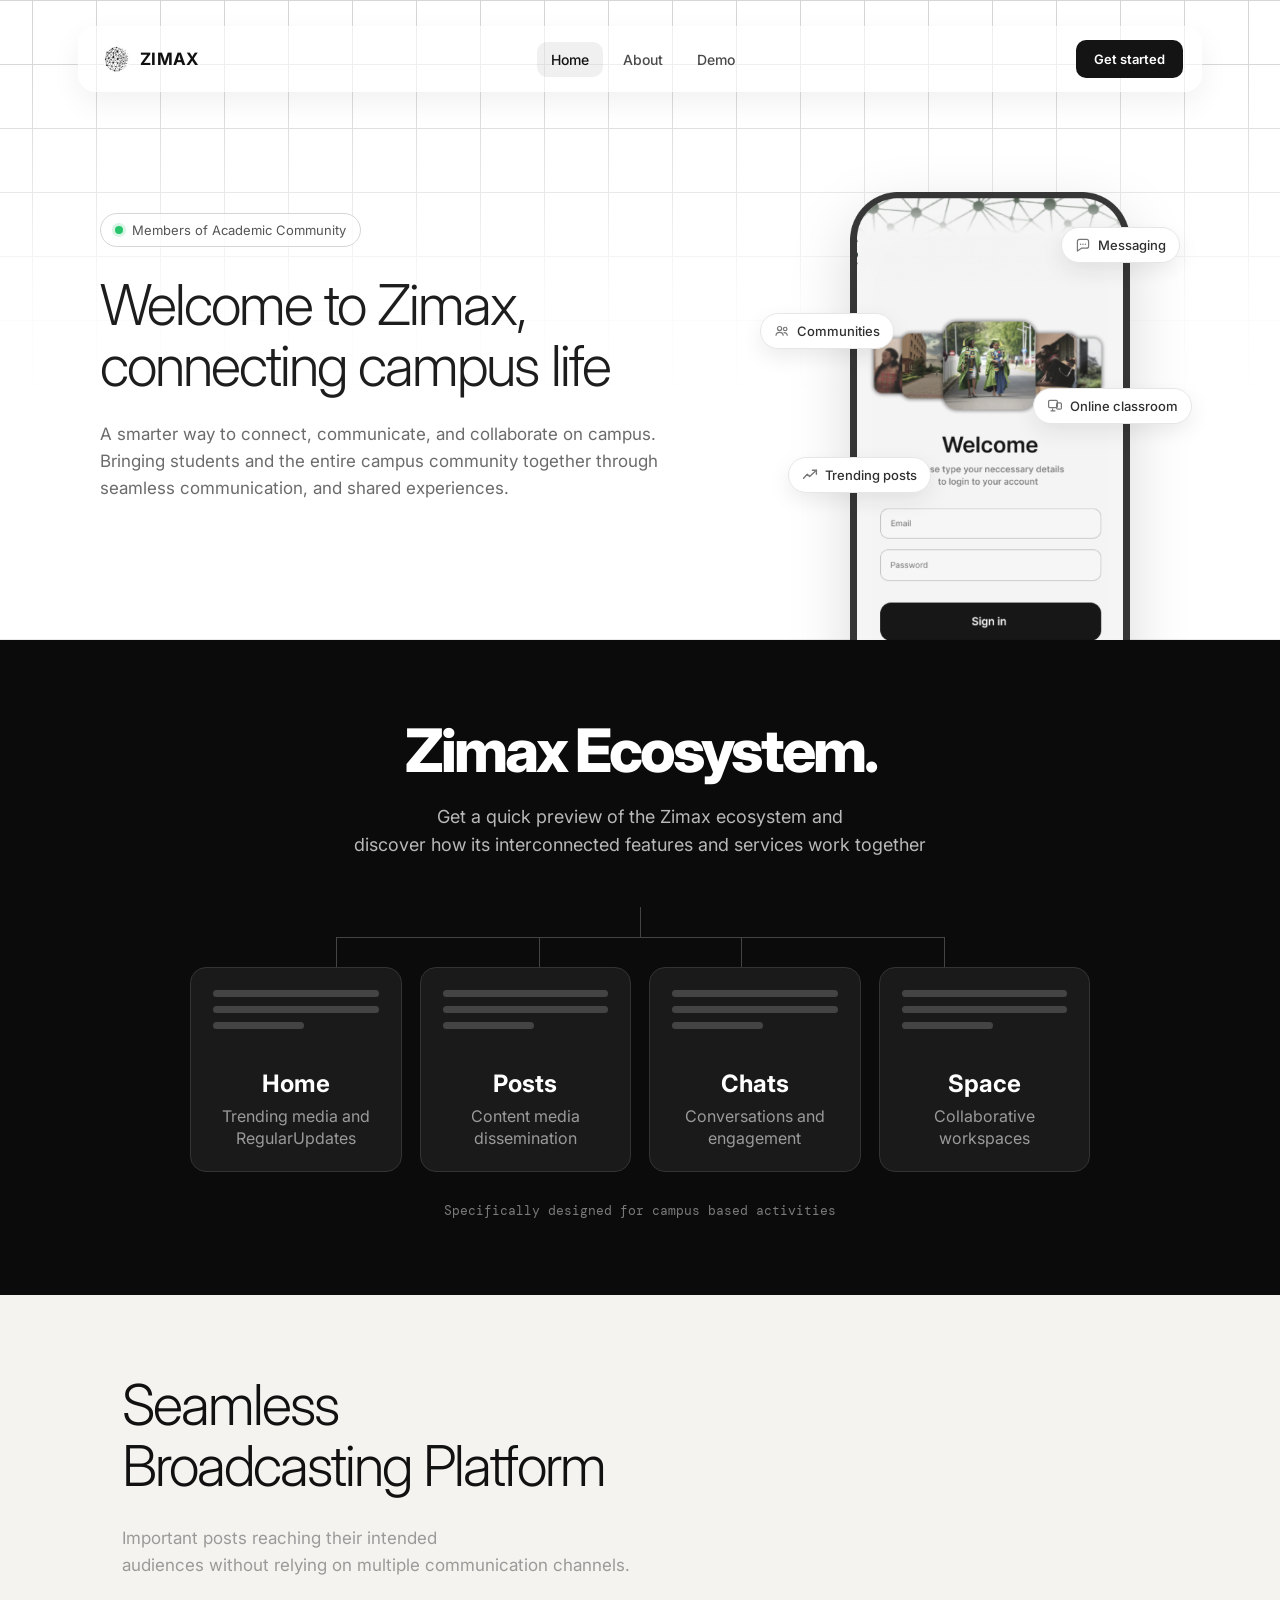
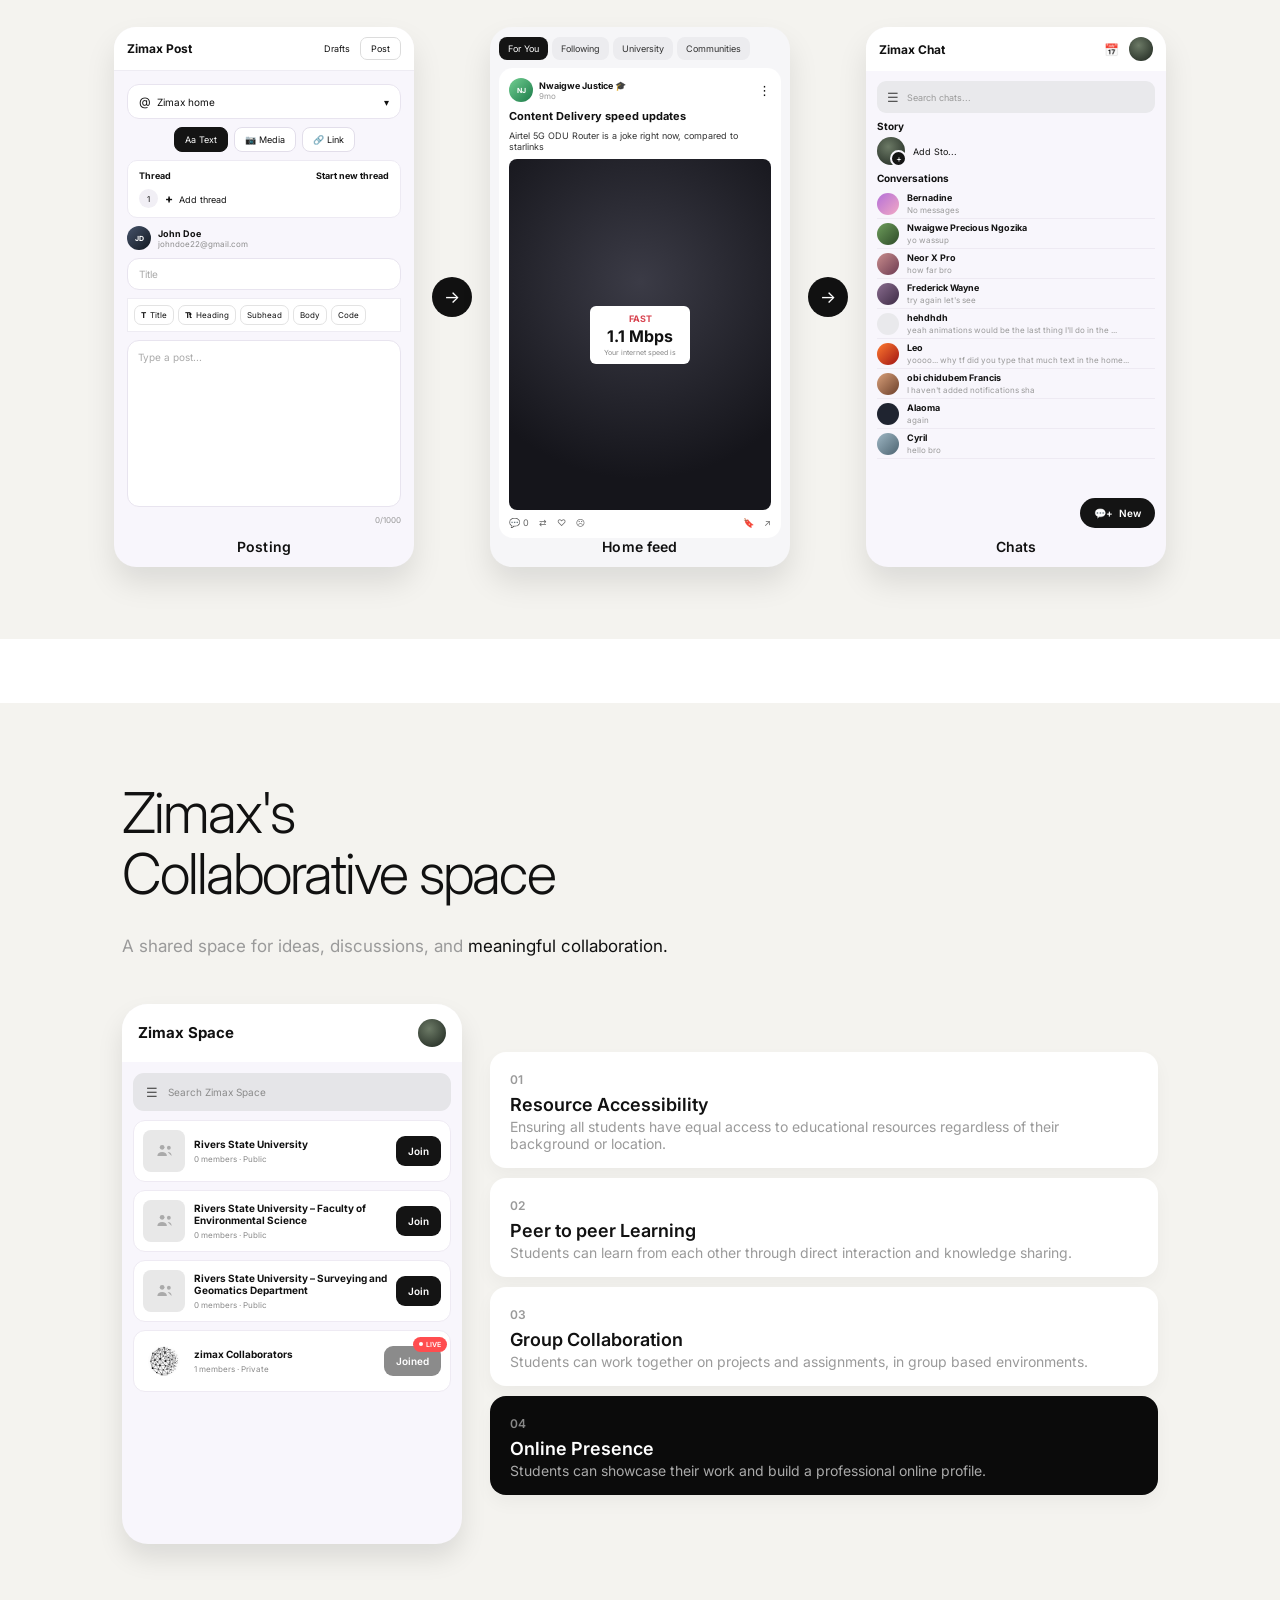
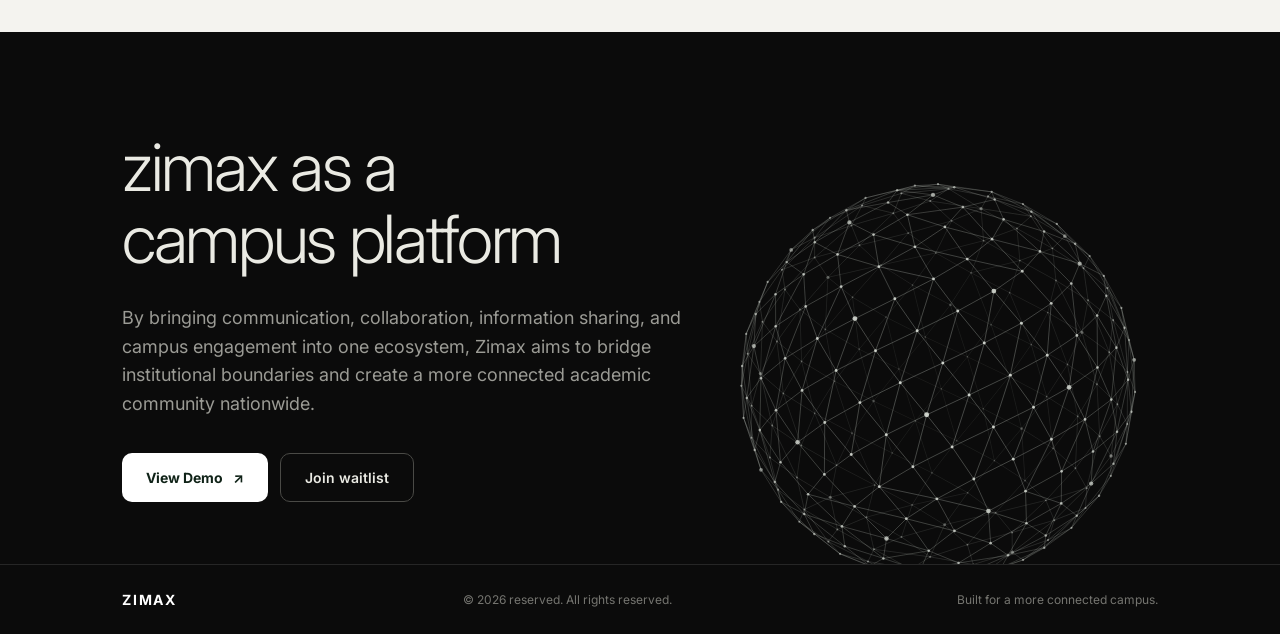
==== index.html @ e5e3943c "site completed" ====
<!DOCTYPE html>
<html lang="pt-BR" class="motion">
<head>
  <meta charset="UTF-8">
  <meta name="viewport" content="width=device-width, initial-scale=1.0">
  <title>Zimax — Welcome</title>
  <link rel="preconnect" href="https://fonts.googleapis.com">
  <link rel="preconnect" href="https://fonts.gstatic.com" crossorigin>
  <link href="https://fonts.googleapis.com/css2?family=DM+Mono:wght@400&family=Inter:wght@400;500;600;700;800&display=swap" rel="stylesheet">
  <link rel="stylesheet" href="styles.css">
</head>
<body>

  <header class="site-header">
    <nav class="nav">
      <a class="brand" href="#top" aria-label="Zimax home">
        <img class="brand-mark" src="zimax_logo.png" alt="">
        <span class="brand-name">ZIMAX</span>
      </a>

      <button class="nav-toggle" aria-label="Toggle menu" aria-expanded="false">
        <span></span><span></span>
      </button>

      <ul class="nav-links">
        <li><a href="#top" class="active">Home</a></li>
        <li><a href="#about">About</a></li>
        <li><a href="#entry">Demo</a></li>
      </ul>

      <a href="#contact" class="btn btn-pill btn-cta">Get started</a>
    </nav>
  </header>

  <main id="top">

    <section class="hero">
      <div class="container hero-inner">
        <div class="hero-content">
          <p class="status-badge"><span class="status-dot"></span> Members of Academic Community</p>
          <h1 class="hero-title">Welcome to Zimax,<br>connecting campus life</h1>
          <p class="hero-subtitle">A smarter way to connect, communicate, and collaborate on campus. </br> Bringing students and the entire campus community together through </br>seamless communication, and shared experiences.</p>
        </div>
      </div>

      <div class="hero-visual">
          <div class="hero-phone">
            <img src="hero_image.png" alt="Zimax app welcome screen on a phone">
          </div>

          <span class="float-tag tag-messaging">
            <svg viewBox="0 0 20 20" aria-hidden="true"><path d="M3 5.5A2.5 2.5 0 0 1 5.5 3h9A2.5 2.5 0 0 1 17 5.5v6a2.5 2.5 0 0 1-2.5 2.5H8l-5 3.5V5.5Z" fill="none" stroke="currentColor" stroke-width="1.5" stroke-linejoin="round"/><circle cx="7" cy="9" r=".9" fill="currentColor"/><circle cx="10" cy="9" r=".9" fill="currentColor"/><circle cx="13" cy="9" r=".9" fill="currentColor"/></svg>
            Messaging
          </span>
          <span class="float-tag tag-communities">
            <svg viewBox="0 0 20 20" aria-hidden="true"><circle cx="7" cy="7" r="2.6" fill="none" stroke="currentColor" stroke-width="1.5"/><circle cx="14" cy="7.5" r="2.2" fill="none" stroke="currentColor" stroke-width="1.5"/><path d="M2.5 16c0-2.6 2-4.3 4.5-4.3S11.5 13.4 11.5 16" fill="none" stroke="currentColor" stroke-width="1.5"/><path d="M12 12.2c2.4-.4 4.6 1 4.6 3.8" fill="none" stroke="currentColor" stroke-width="1.5"/></svg>
            Communities
          </span>
          <span class="float-tag tag-online">
            <svg viewBox="0 0 20 20" aria-hidden="true"><rect x="2" y="3" width="11" height="9" rx="1.5" fill="none" stroke="currentColor" stroke-width="1.5"/><path d="M7 13v3M4.5 16h6" stroke="currentColor" stroke-width="1.5"/><rect x="12" y="6" width="6" height="8" rx="1.5" fill="none" stroke="currentColor" stroke-width="1.5"/></svg>
            Online classroom
          </span>
          <span class="float-tag tag-trending">
            <svg viewBox="0 0 20 20" aria-hidden="true"><path d="M2 14l4.5-5 3 3L18 4" fill="none" stroke="currentColor" stroke-width="1.7" stroke-linecap="round" stroke-linejoin="round"/><path d="M13 4h5v5" fill="none" stroke="currentColor" stroke-width="1.7" stroke-linecap="round" stroke-linejoin="round"/></svg>
            Trending posts
          </span>
      </div>
    </section>

    <section class="entry-points" id="entry">
      <div class="container">
        <h2 class="light-title">Zimax Ecosystem.</h2>
        <p class="light-lead">Get a quick preview of the Zimax ecosystem and </br>discover how its interconnected features and services work together</p>

        <div class="tree">
          <div class="tree-branches" aria-hidden="true">
            <span></span><span></span><span></span><span></span>
          </div>
          <div class="tree-children">
            <div class="tree-card">
              <div class="skeleton-lines"><i></i><i></i><i class="short"></i></div>
              <h3>Home</h3>
              <p>Trending media and</br> RegularUpdates</p>
            </div>
            <div class="tree-card">
              <div class="skeleton-lines"><i></i><i></i><i class="short"></i></div>
              <h3>Posts</h3>
              <p>Content media <br>dissemination</p>
            </div>
            <div class="tree-card">
              <div class="skeleton-lines"><i></i><i></i><i class="short"></i></div>
              <h3>Chats</h3>
              <p>Conversations and<br> engagement</p>
            </div>
            <div class="tree-card">
              <div class="skeleton-lines"><i></i><i></i><i class="short"></i></div>
              <h3>Space</h3>
              <p>Collaborative<br>workspaces</p>
            </div>
          </div>
        </div>

        <p class="mono-note mono-dark">Specifically designed for campus based activities</p>
      </div>
    </section>

    <section class="two-up" id="about">
      <div class="container">
        <div class="section-heading">
          <h2>Seamless<br>Broadcasting Platform</h2>
          <p class="lead-muted">Important posts reaching their intended </br>audiences without relying on multiple communication channels.</p>
        </div>

        <div class="cards-row">
          <div class="mock app-card card-from">
            <div class="app-topbar">
              <strong>Zimax Post</strong>
              <div class="app-top-actions"><span>Drafts</span><span class="post-btn">Post</span></div>
            </div>
            <div class="app-body">
              <div class="select-field"><span class="at">@</span> Zimax home <span class="chev">&#9662;</span></div>
              <div class="type-tabs">
                <span class="type-tab active">Aa Text</span>
                <span class="type-tab">&#128247; Media</span>
                <span class="type-tab">&#128279; Link</span>
              </div>
              <div class="thread-box">
                <div class="thread-head"><strong>Thread</strong><strong>Start new thread</strong></div>
                <div class="thread-row"><span class="thread-num">1</span><span class="add-thread"><b>+</b> Add thread</span></div>
              </div>
              <div class="author-row">
                <span class="avatar avatar-os">JD</span>
                <div><strong>John Doe</strong><span>johndoe22@gmail.com</span></div>
              </div>
              <div class="input-field">Title</div>
              <div class="format-bar">
                <span><b>T</b> Title</span><span><b>Tt</b> Heading</span><span>Subhead</span><span>Body</span><span>Code</span>
              </div>
              <div class="post-area">Type a post...</div>
              <div class="char-count">0/1000</div>
            </div>
            <p class="mock-caption dark">Posting</p>
          </div>

          <div class="connector-arrow" aria-hidden="true">&rarr;</div>

          <div class="mock app-card card-to">
            <div class="feed-tabs">
              <span class="feed-tab active">For You</span>
              <span class="feed-tab">Following</span>
              <span class="feed-tab">University</span>
              <span class="feed-tab">Communities</span>
            </div>
            <div class="feed-post">
              <div class="post-head">
                <span class="avatar avatar-nj">NJ</span>
                <div class="post-author"><strong>Nwaigwe Justice &#127891;</strong><small>9mo</small></div>
                <span class="dots">&#8942;</span>
              </div>
              <h3>Content Delivery speed updates</h3>
              <p>Airtel 5G ODU Router is a joke right now, compared to starlinks</p>
              <div class="post-media">
                <div class="speed-card"><span>FAST</span><b>1.1 Mbps</b><small>Your internet speed is</small></div>
              </div>
              <div class="post-actions">
                <span>&#128172; 0</span><span>&#8644;</span><span>&#9825;</span><span>&#9785;</span>
                <span class="spacer">&#128278;</span><span>&#8599;</span>
              </div>
            </div>
            <p class="mock-caption dark">Home feed</p>
          </div>

          <div class="connector-arrow" aria-hidden="true">&rarr;</div>

          <div class="mock app-card card-chat">
            <div class="chat-header">
              <strong>Zimax Chat</strong>
              <div class="chat-header-actions"><span class="calendar-icon">&#128197;</span><span class="avatar"></span></div>
            </div>
            <div class="chat-body">
              <div class="chat-search"><span class="filter-icon">&#9776;</span> Search chats...</div>
              <div class="chat-section-label">Story</div>
              <div class="chat-story"><span class="story-avatar"></span><span>Add Sto...</span></div>
              <div class="chat-section-label">Conversations</div>
              <div class="chat-list">
                <div class="chat-row"><span class="chat-avatar ca-1"></span><div><strong>Bernadine</strong><span>No messages</span></div></div>
                <div class="chat-row"><span class="chat-avatar ca-2"></span><div><strong>Nwaigwe Precious Ngozika</strong><span>yo wassup</span></div></div>
                <div class="chat-row"><span class="chat-avatar ca-3"></span><div><strong>Neor X Pro</strong><span>how far bro</span></div></div>
                <div class="chat-row"><span class="chat-avatar ca-4"></span><div><strong>Frederick Wayne</strong><span>try again let's see</span></div></div>
                <div class="chat-row"><span class="chat-avatar ca-5"></span><div><strong>hehdhdh</strong><span>yeah animations would be the last thing I'll do in the ...</span></div></div>
                <div class="chat-row"><span class="chat-avatar ca-6"></span><div><strong>Leo</strong><span>yoooo... why tf did you type that much text in the home...</span></div></div>
                <div class="chat-row"><span class="chat-avatar ca-7"></span><div><strong>obi chidubem Francis</strong><span>I haven't added notifications sha</span></div></div>
                <div class="chat-row"><span class="chat-avatar ca-8"></span><div><strong>Alaoma</strong><span>again</span></div></div>
                <div class="chat-row"><span class="chat-avatar ca-9"></span><div><strong>Cyril</strong><span>hello bro</span></div></div>
              </div>
              <div class="chat-new"><span>&#128172;+</span> New</div>
            </div>
            <p class="mock-caption dark">Chats</p>
          </div>
        </div>
      </div>
    </section>

    <section class="bridge" aria-hidden="true"></section>

    <section class="one-goal" id="contact">
      <div class="container">
        <h2 class="goal-title">Zimax's<br>Collaborative space</h2>
        <p class="goal-lead"><span>A shared space for ideas, discussions, and </span>meaningful collaboration.</p>

        <div class="goal-grid">
          <div class="goal-phone space-phone">
            <div class="space-header">
              <strong>Zimax Space</strong>
              <span class="space-avatar"></span>
            </div>
            <div class="space-body">
              <div class="space-search"><span class="filter-icon">&#9776;</span> Search Zimax Space</div>
              <div class="space-list">
                <div class="space-item">
                  <span class="space-icon">
                    <svg viewBox="0 0 24 24" aria-hidden="true"><circle cx="9" cy="8" r="3" fill="currentColor"/><path d="M3 19c0-3 2.7-5 6-5s6 2 6 5" fill="currentColor"/><circle cx="17.5" cy="8.5" r="2.4" fill="currentColor"/><path d="M16 14c3 0 5 2 5 5" fill="currentColor"/></svg>
                  </span>
                  <div class="space-info"><strong>Rivers State University</strong><span>0 members &middot; Public</span></div>
                  <span class="join-btn">Join</span>
                </div>
                <div class="space-item">
                  <span class="space-icon">
                    <svg viewBox="0 0 24 24" aria-hidden="true"><circle cx="9" cy="8" r="3" fill="currentColor"/><path d="M3 19c0-3 2.7-5 6-5s6 2 6 5" fill="currentColor"/><circle cx="17.5" cy="8.5" r="2.4" fill="currentColor"/><path d="M16 14c3 0 5 2 5 5" fill="currentColor"/></svg>
                  </span>
                  <div class="space-info"><strong>Rivers State University &ndash; Faculty of Environmental Science</strong><span>0 members &middot; Public</span></div>
                  <span class="join-btn">Join</span>
                </div>
                <div class="space-item">
                  <span class="space-icon">
                    <svg viewBox="0 0 24 24" aria-hidden="true"><circle cx="9" cy="8" r="3" fill="currentColor"/><path d="M3 19c0-3 2.7-5 6-5s6 2 6 5" fill="currentColor"/><circle cx="17.5" cy="8.5" r="2.4" fill="currentColor"/><path d="M16 14c3 0 5 2 5 5" fill="currentColor"/></svg>
                  </span>
                  <div class="space-info"><strong>Rivers State University &ndash; Surveying and Geomatics Department</strong><span>0 members &middot; Public</span></div>
                  <span class="join-btn">Join</span>
                </div>
                <div class="space-item">
                  <img class="space-icon space-logo" src="zimax_logo.png" alt="">
                  <div class="space-info"><strong>zimax Collaborators</strong><span>1 members &middot; Private</span></div>
                  <span class="join-btn joined">Joined<i class="live">LIVE</i></span>
                </div>
              </div>
            </div>
          </div>

          <div class="goal-cards">
            <div class="goal-card">
              <span class="goal-num">01</span>
              <h3>Resource Accessibility</h3>
              <p>Ensuring all students have equal access to educational resources regardless of their background or location.</p>
            </div>
            <div class="goal-card">
              <span class="goal-num">02</span>
              <h3>Peer to peer Learning</h3>
              <p>Students can learn from each other through direct interaction and knowledge sharing.</p>
            </div>
            <div class="goal-card">
              <span class="goal-num">03</span>
              <h3>Group Collaboration</h3>
              <p>Students can work together on projects and assignments, in group based environments.</p>
            </div>
            <div class="goal-card goal-card-dark">
              <span class="goal-num">04</span>
              <h3>Online Presence</h3>
              <p>Students can showcase their work and build a professional online profile.</p>
            </div>
          </div>
        </div>
      </div>
    </section>

    <section class="cta-section">
      <div class="container">
        <div class="cta-grid">
          <div class="cta-copy">
            <h2 class="cta-title">zimax as a </br>campus platform</h2>
            <p class="cta-text">By bringing communication, collaboration, information sharing, and campus engagement into one ecosystem, Zimax aims to bridge institutional boundaries and create a more connected academic community nationwide.</p>
            <div class="cta-actions">
              <a href="#contact" class="btn btn-green">View Demo <span aria-hidden="true">&nearr;</span></a>
              <a href="#entry" class="btn btn-ghost">Join waitlist</a>
            </div>
          </div>
          <div class="cta-visual">
            <canvas id="particle-sphere" aria-hidden="true"></canvas>
          </div>
        </div>
        <div class="cta-bottom">
          <!-- <span class="cta-hint">Mova o mouse para interagir</span> -->
          <!-- <a href="#contact" class="btn btn-whatsapp"><span aria-hidden="true">&#128242;</span> Falar no WhatsApp</a> -->
        </div>
      </div>
    </section>

    <footer class="site-footer">
      <div class="container footer-inner">
        <span class="footer-brand">ZIMAX</span>
        <span class="footer-copy">&copy; 2026 reserved. All rights reserved.</span>
        <span class="footer-note">Built for a more connected campus.</span>
      </div>
    </footer>

  </main>

  <script src="script.js"></script>
</body>
</html>
---- styles.css ----
/* ---------- Tokens ---------- */
* { margin: 0; padding: 0; box-sizing: border-box; }

:root {
  --white: #ffffff;
  --beige: #f4f3ef;
  --dark: #0b0b0b;
  --ink: #111111;
  --hero-title: #393939;
  --muted: #606060;
  --note: #9a9a9a;
  --card-dark: #141414;
  --card-inner: #242424;
  --font: "Inter", system-ui, -apple-system, "Segoe UI", Roboto, sans-serif;
}

html { scroll-behavior: smooth; }

body {
  font-family: var(--font);
  color: var(--ink);
  background: var(--white);
  -webkit-font-smoothing: antialiased;
  overflow-x: hidden;
}

img { max-width: 100%; display: block; }
a { text-decoration: none; color: inherit; }
ul { list-style: none; }

.container {
  width: 100%;
  max-width: 1100px;
  margin: 0 auto;
  padding: 0 32px;
}

/* ---------- Header ---------- */
.site-header {
  position: fixed;
  top: 26px;
  left: 0;
  right: 0;
  z-index: 50;
  padding: 0 78px;
}
.nav {
  width: 100%;
  max-width: 1190px;
  height: 66px;
  margin: 0 auto;
  padding: 0 18px 0 24px;
  display: grid;
  grid-template-columns: 1fr auto 1fr;
  align-items: center;
  border-radius: 18px;
  background: rgba(255, 255, 255, .58);
  backdrop-filter: blur(18px) saturate(140%);
  -webkit-backdrop-filter: blur(18px) saturate(140%);
  border: 1px solid rgba(255, 255, 255, .7);
  box-shadow: 0 10px 30px rgba(0, 0, 0, .06);
}

.brand { display: inline-flex; align-items: center; gap: 10px; justify-self: start; }
.brand-mark { width: 27px; height: auto; }
.brand-name { font-weight: 700; letter-spacing: .02em; font-size: 17px; color: var(--ink); }

.nav-links { display: flex; gap: 6px; justify-self: center; }
.nav-links a {
  display: block;
  font-size: 14px; font-weight: 500;
  color: #4a4a4a;
  padding: 9px 14px;
  border-radius: 10px;
  transition: background .2s, color .2s;
}
.nav-links a:hover { color: #000; }
.nav-links a.active { background: rgba(0, 0, 0, .06); color: #111; }

.btn { cursor: pointer; font-size: 13px; font-weight: 600; }
.btn-pill { border-radius: 10px; display: inline-flex; align-items: center; justify-content: center; }
.btn-cta { justify-self: end; background: #141414; color: #fff; padding: 11px 18px; }
.btn-cta:hover { background: #2c2c2c; }

.nav-toggle {
  display: none; justify-self: end;
  background: none; border: 0; cursor: pointer;
  width: 42px; height: 42px;
  flex-direction: column; gap: 6px; align-items: center; justify-content: center;
}
.nav-toggle span { width: 22px; height: 2px; background: var(--ink); display: block; }

/* ---------- Hero ---------- */
.hero {
  position: relative;
  min-height: 640px;
  display: flex;
  align-items: center;
  padding: 168px 0 92px;
  background-color: #fff;
  background-image:
    linear-gradient(to bottom,
      rgba(255, 255, 255, 0) 0%,
      rgba(255, 255, 255, .08) 14%,
      rgba(255, 255, 255, .45) 30%,
      rgba(255, 255, 255, .88) 46%,
      #ffffff 62%),
    linear-gradient(to right, #d6d6d6 1px, transparent 1px),
    linear-gradient(to bottom, #d6d6d6 1px, transparent 1px);
  background-size: auto, 64px 64px, 64px 64px;
  background-position: center top;
  border-bottom: 1px solid #eaeaea;
}
.hero-inner { position: relative; max-width: 1160px; padding: 0 40px; }
.hero-content { max-width: 780px; }

.status-badge {
  display: inline-flex;
  align-items: center;
  gap: 9px;
  padding: 8px 14px;
  border: 1px solid #d6d6d6;
  border-radius: 999px;
  background: rgba(255, 255, 255, .72);
  font-size: 13px;
  color: #555;
}
.status-dot {
  width: 8px; height: 8px;
  border-radius: 50%;
  background: #27c46b;
  box-shadow: 0 0 0 3px rgba(39, 196, 107, .18);
}
.hero-title {
  margin-top: 28px;
  font-size: clamp(38px, 4.4vw, 58px);
  font-weight: 300;
  letter-spacing: -.035em;
  line-height: 1.08;
  color: #1d1d1d;
}
.hero-subtitle {
  margin-top: 24px;
  font-size: 17px;
  color: #6b6b6b;
  line-height: 1.6;
}

.hero-visual {
  position: absolute;
  right: max(32px, calc((100% - 1160px) / 2 + 90px));
  bottom: -130px;
  width: 280px;
  z-index: 1;
  pointer-events: none;
}
.hero-phone { width: 100%; }
.hero-phone img {
  width: 100%;
  filter: drop-shadow(0 22px 30px rgba(0, 0, 0, .16));
}

.float-tag {
  position: absolute;
  z-index: 3;
  background: #fff;
  border: 1px solid #e6e6e6;
  border-radius: 999px;
  box-shadow: 0 8px 22px rgba(0, 0, 0, .08);
  font-size: 13px;
  font-weight: 500;
  color: #2f2f2f;
  padding: 9px 13px;
  display: inline-flex;
  align-items: center;
  gap: 7px;
  white-space: nowrap;
}
.float-tag svg { width: 16px; height: 16px; color: #777; flex-shrink: 0; }
.tag-messaging   { top: 6%;  right: -18%; }
.tag-communities { top: 21%; left: -32%; }
.tag-online      { top: 34%; right: -22%; }
.tag-trending    { top: 46%; left: -22%; }

/* ---------- Shared headings ---------- */
.section-heading h2, .light-title, .goal-title {
  font-weight: 800;
  letter-spacing: -.05em;
  line-height: 1.02;
}

/* ---------- Entry points (dark) ---------- */
.entry-points { position: relative; z-index: 2; background: var(--dark); color: var(--white); padding: 80px 0 76px; text-align: center; }
.light-title { font-size: clamp(36px, 5vw, 60px); color: var(--white); }
.light-lead { font-size: 18px; color: #b8b8b8; line-height: 1.55; margin-top: 22px; max-width: 760px; margin-left: auto; margin-right: auto; }

.tree { margin: 48px auto 0; max-width: 900px; }
.tree-root { text-align: center; }
.tree-node {
  background: var(--white); color: var(--ink);
  display: inline-block;
  border-radius: 12px;
  padding: 22px 52px;
  font-size: 26px; font-weight: 700;
  box-shadow: 0 8px 20px rgba(0,0,0,.22);
}
.tree-branches { position: relative; height: 60px; width: 90%; margin: 0 auto; }
.tree-branches::before {
  content: ""; position: absolute; top: 0; left: 50%;
  width: 1px; height: 30px; background: #444;
}
.tree-branches::after {
  content: ""; position: absolute; top: 30px; left: 12.5%; right: 12.5%;
  height: 1px; background: #444;
}
.tree-branches span { position: absolute; top: 30px; width: 1px; height: 30px; background: #444; }
.tree-branches span:nth-child(1) { left: 12.5%; }
.tree-branches span:nth-child(2) { left: 37.5%; }
.tree-branches span:nth-child(3) { left: 62.5%; }
.tree-branches span:nth-child(4) { left: 87.5%; }

.tree-children { display: grid; grid-template-columns: repeat(4, 1fr); gap: 18px; }
.tree-card {
  background: #1a1a1a;
  border: 1px solid #333;
  border-radius: 16px;
  padding: 22px;
}
.skeleton-lines i { display: block; height: 7px; background: #444; border-radius: 4px; margin-bottom: 9px; }
.skeleton-lines i.short { width: 55%; }
.tree-card h3 { font-size: 24px; margin-top: 40px; font-weight: 700; }
.tree-card p { font-size: 16px; color: #9a9a9a; margin-top: 8px; line-height: 1.35; }

.mono-note {
  font-family: "DM Mono", ui-monospace, monospace;
  font-size: 13px; color: var(--note);
  text-align: center; margin-top: 30px;
}
.mono-note.mono-dark { color: #7a7a7a; }

/* ---------- Two-up (beige) ---------- */
.two-up { background: var(--beige); padding: 80px 0 72px; }
.section-heading h2 {
  font-size: clamp(38px, 4.4vw, 58px);
  font-weight: 300;
  letter-spacing: -.035em;
  line-height: 1.08;
  color: var(--ink);
}
.lead-muted { font-size: 17px; line-height: 1.6; color: #9a9a9a; margin-top: 28px; }
.lead-dark { font-size: 17px; line-height: 1.6; color: var(--ink); margin-top: 4px; }

.cards-row {
  display: flex;
  align-items: center;
  justify-content: center;
  gap: 18px;
  margin-top: 48px;
}
.cards-row .mock { flex: 0 0 300px; }
.mock { flex: 1; min-width: 0; display: flex; flex-direction: column; }

.app-card {
  width: 300px;
  height: 540px;
  background: #f8f6fc;
  border-radius: 22px;
  overflow: hidden;
  box-shadow: 0 16px 30px rgba(0, 0, 0, .10);
  text-align: left;
}
.app-card .mock-caption { text-align: center; padding: 0 10px 12px; margin-top: auto; font-size: 14px; font-weight: 600; letter-spacing: .01em; }

.app-topbar {
  background: #fff;
  padding: 10px 13px;
  display: flex;
  align-items: center;
  justify-content: space-between;
  border-bottom: 1px solid #eeecf3;
}
.app-topbar strong { font-size: 12px; }
.app-top-actions { display: flex; align-items: center; gap: 10px; font-size: 9px; }
.post-btn { border: 1px solid #dcdcdc; border-radius: 7px; padding: 5px 10px; }

.app-body { padding: 13px; display: flex; flex-direction: column; gap: 8px; flex: 1; min-height: 0; overflow: hidden; }
.select-field {
  background: #fff; border: 1px solid #e8e4ef; border-radius: 12px;
  padding: 9px 11px; font-size: 10px;
  display: flex; align-items: center; gap: 6px;
}
.select-field .at { font-size: 12px; }
.select-field .chev { margin-left: auto; }

.type-tabs { display: flex; gap: 6px; justify-content: center; }
.type-tab {
  display: inline-flex; align-items: center; gap: 5px;
  border: 1px solid #e2deea; border-radius: 8px;
  padding: 6px 10px; font-size: 9px; background: #fff;
}
.type-tab.active { background: #141414; color: #fff; border-color: #141414; }

.thread-box { background: #fff; border: 1px solid #edeaf3; border-radius: 10px; padding: 9px 11px; }
.thread-head { display: flex; justify-content: space-between; font-size: 9px; }
.thread-row { display: flex; align-items: center; gap: 7px; margin-top: 8px; font-size: 9px; }
.thread-num {
  width: 19px; height: 19px; border-radius: 50%;
  background: #f1eff5; display: grid; place-items: center; font-size: 8px;
}
.add-thread b { font-size: 12px; margin-right: 3px; }

.author-row { display: flex; align-items: center; gap: 7px; }
.avatar {
  width: 24px; height: 24px; border-radius: 50%;
  display: grid; place-items: center;
  font-size: 7px; font-weight: 700; color: #fff; flex-shrink: 0;
}
.avatar-os { background: linear-gradient(135deg, #46536b, #121820); }
.avatar-nj { background: linear-gradient(135deg, #74d093, #1a7a48); }
.author-row div { display: flex; flex-direction: column; font-size: 9px; }
.author-row div span { color: #8d8d8d; font-size: 8px; }

.input-field {
  background: #fff; border: 1px solid #e8e4ef; border-radius: 12px;
  padding: 9px 11px; font-size: 10px; color: #aaa;
}
.format-bar { display: flex; gap: 4px; background: #fff; border: 1px solid #eeecf3; padding: 6px; }
.format-bar span {
  display: inline-flex; align-items: center; gap: 4px;
  border: 1px solid #e3e3e3; border-radius: 7px;
  padding: 4px 6px; font-size: 8px; white-space: nowrap;
}
.post-area {
  background: #fff; border: 1px solid #e8e4ef; border-radius: 12px;
  padding: 10px; font-size: 10px; color: #aaa; min-height: 70px; flex: 1;
}
.char-count { text-align: right; font-size: 8px; color: #999; }

.card-to { background: #f6f6f8; }
.feed-tabs { display: flex; gap: 4px; padding: 10px 9px 8px; overflow: hidden; }
.feed-tab {
  font-size: 9px; padding: 6px 9px; border-radius: 8px;
  background: #ececef; color: #333; white-space: nowrap;
}
.feed-tab.active { background: #141414; color: #fff; }
.feed-post {
  background: #fff; border-radius: 14px;
  margin: 0 9px; padding: 10px;
  display: flex; flex-direction: column; gap: 7px;
  flex: 1; min-height: 0; overflow: hidden;
}
.post-head { display: flex; align-items: center; gap: 6px; }
.post-author { display: flex; flex-direction: column; font-size: 9px; }
.post-author small { color: #999; font-size: 8px; }
.dots { margin-left: auto; font-size: 13px; }
.feed-post h3 { font-size: 11px; }
.feed-post p { font-size: 9px; color: #333; }
.post-media {
  flex: 1; min-height: 130px; border-radius: 8px;
  background: radial-gradient(circle at 50% 35%, #3b3b46, #15151b 75%);
  display: grid; place-items: center;
}
.speed-card {
  background: #fff; border-radius: 6px;
  padding: 7px 14px; text-align: center;
  display: flex; flex-direction: column; gap: 2px;
}
.speed-card span { font-size: 9px; color: #d8434f; font-weight: 700; }
.speed-card b { font-size: 16px; }
.speed-card small { font-size: 7px; color: #888; }
.post-actions { display: flex; align-items: center; gap: 10px; font-size: 9px; color: #666; }
.post-actions .spacer { margin-left: auto; }
.card-chat { background: #f8f6fc; }
.chat-header {
  background: #fff;
  padding: 10px 13px;
  display: flex;
  align-items: center;
  justify-content: space-between;
}
.chat-header strong { font-size: 12px; }
.chat-header-actions { display: flex; align-items: center; gap: 10px; }
.calendar-icon { font-size: 12px; }
.chat-header .avatar {
  width: 24px; height: 24px;
  background: radial-gradient(circle at 40% 35%, #6c7a66, #1c241d);
}
.chat-body {
  padding: 10px 11px;
  display: flex;
  flex-direction: column;
  gap: 5px;
  flex: 1;
  min-height: 0;
  overflow: hidden;
}
.chat-search {
  background: #e9e9ec;
  border-radius: 9px;
  padding: 8px 10px;
  font-size: 9px;
  color: #9a9a9a;
  display: flex;
  align-items: center;
  gap: 8px;
}
.chat-section-label { font-size: 10px; font-weight: 700; margin-top: 2px; }
.chat-story { display: flex; align-items: center; gap: 8px; font-size: 9px; }
.story-avatar {
  width: 28px; height: 28px; border-radius: 50%;
  background: radial-gradient(circle at 40% 35%, #6c7a66, #1c241d);
  position: relative;
  flex-shrink: 0;
}
.story-avatar::after {
  content: "+";
  position: absolute;
  right: -2px; bottom: -2px;
  width: 13px; height: 13px;
  border-radius: 50%;
  background: #141414;
  color: #fff;
  font-size: 9px;
  display: grid;
  place-items: center;
  border: 2px solid #f8f6fc;
}
.chat-list { display: flex; flex-direction: column; }
.chat-row {
  display: flex;
  align-items: center;
  gap: 8px;
  padding: 3px 0;
  border-bottom: 1px solid #eeeaf3;
}
.chat-avatar {
  width: 22px; height: 22px;
  border-radius: 50%;
  flex-shrink: 0;
}
.ca-1 { background: linear-gradient(135deg, #b46fd8, #f2a9c4); }
.ca-2 { background: linear-gradient(135deg, #6f9e5c, #2d4a28); }
.ca-3 { background: linear-gradient(135deg, #c98d8d, #6d3b52); }
.ca-4 { background: linear-gradient(135deg, #8a6d8f, #3d2b45); }
.ca-5 { background: #e9e9ec; }
.ca-6 { background: linear-gradient(135deg, #ff7a2f, #a01414); }
.ca-7 { background: linear-gradient(135deg, #d9a07a, #6b3f2a); }
.ca-8 { background: #1f2430; }
.ca-9 { background: linear-gradient(135deg, #9fb7c4, #4c6370); }
.chat-row div { display: flex; flex-direction: column; min-width: 0; gap: 2px; }
.chat-row strong { font-size: 9px; white-space: nowrap; overflow: hidden; text-overflow: ellipsis; }
.chat-row div span {
  font-size: 8px; color: #9a9a9a;
  white-space: nowrap; overflow: hidden; text-overflow: ellipsis;
}
.chat-new {
  align-self: flex-end;
  margin-top: auto;
  background: #141414;
  color: #fff;
  border-radius: 999px;
  padding: 9px 14px;
  font-size: 10px;
  font-weight: 600;
  display: inline-flex;
  align-items: center;
  gap: 6px;
}


.phone-dark {
  background: var(--card-dark);
  border-radius: 26px;
  padding: 30px;
  box-shadow: 0 14px 26px rgba(0,0,0,.10);
}
.mock-kicker { font-size: 13px; letter-spacing: .09em; color: #8e8e8e; font-weight: 500; margin-bottom: 22px; }
.browser-bar {
  display: flex; gap: 6px;
  background: var(--card-inner);
  border-radius: 8px;
  padding: 11px 12px;
  font-size: 14px; color: #bdbdbd;
}
.browser-bar span { flex: 1; text-align: center; }
.banner-box { margin: 22px 0; flex: 1; background: var(--card-inner); border-radius: 10px; }
.banner-btn {
  background: var(--white); color: var(--ink);
  border-radius: 12px;
  font-size: 18px; font-weight: 700;
  padding: 20px 16px; text-align: center;
}
.mock-caption { font-size: 22px; font-weight: 700; margin-top: 22px; }
.mock-caption.light { color: var(--white); }
.mock-caption.dark { color: var(--ink); }

.connector-arrow {
  align-self: center;
  width: 40px; height: 40px; border-radius: 50%;
  background: var(--ink); color: var(--white);
  display: grid; place-items: center;
  font-size: 17px;
  flex-shrink: 0;
}

.card-light {
  background: var(--white);
  border-radius: 26px;
  padding: 30px;
  box-shadow: 0 14px 26px rgba(0,0,0,.05);
}
.lp-banner { height: 136px; background: #ececec; border-radius: 10px; margin-top: 22px; }
.lp-line { height: 9px; background: #d2d2d2; border-radius: 5px; margin-top: 12px; }
.lp-line-long { width: 80%; }
.lp-line-short { width: 60%; margin-top: 9px; }
.lp-btn {
  margin-top: 22px;
  background: var(--ink); color: var(--white);
  border-radius: 999px; text-align: center;
  font-size: 18px; font-weight: 700; padding: 20px;
}
.card-light .mock-caption { margin-top: auto; }

/* ---------- White divider ---------- */
.bridge { background: var(--white); height: 64px; }

/* ---------- One goal (beige) ---------- */
.one-goal { background: var(--beige); padding: 80px 0 88px; }
.goal-title {
  font-size: clamp(38px, 4.4vw, 58px);
  font-weight: 300;
  letter-spacing: -.035em;
  line-height: 1.08;
  color: var(--ink);
}
.goal-lead {
  font-size: 17px;
  line-height: 1.6;
  margin-top: 28px;
  margin-bottom: 44px;
  color: var(--ink);
}
.goal-lead span { color: #9a9a9a; }

.goal-grid {
  display: grid;
  grid-template-columns: 340px 1fr;
  gap: 28px;
  align-items: center;
}
.goal-phone {
  background: var(--card-dark);
  border-radius: 32px;
  padding: 22px;
  display: flex;
  flex-direction: column;
  gap: 16px;
  box-shadow: 0 14px 26px rgba(0,0,0,.10);
}
.goal-phone-top {
  align-self: center;
  width: 84px; height: 12px; border-radius: 999px;
  background: var(--beige);
  margin-bottom: 8px;
}
.goal-block {
  background: var(--card-inner);
  border-radius: 14px;
  height: 124px;
  padding: 18px;
  display: flex;
  justify-content: flex-end;
  align-items: flex-start;
}
.goal-block span {
  width: 30px; height: 30px; border-radius: 50%;
  background: var(--beige); color: var(--ink);
  display: grid; place-items: center;
  font-size: 15px; font-weight: 700;
}
.goal-block-bottom {
  background: var(--white);
  border-radius: 999px;
  height: 60px;
  display: grid; place-items: center;
  font-size: 18px; font-weight: 600;
}

.space-phone {
  background: #f8f6fc;
  border-radius: 26px;
  padding: 0;
  gap: 0;
  height: 540px;
  overflow: hidden;
}
.space-header {
  background: #fff;
  padding: 15px 16px;
  display: flex;
  align-items: center;
  justify-content: space-between;
}
.space-header strong { font-size: 15px; }
.space-avatar {
  width: 28px; height: 28px;
  border-radius: 50%;
  background: radial-gradient(circle at 40% 35%, #6c7a66, #1c241d);
}
.space-body {
  padding: 11px;
  display: flex;
  flex-direction: column;
  gap: 9px;
  flex: 1;
  min-height: 0;
  overflow: hidden;
}
.space-search {
  background: #e5e5e8;
  border-radius: 11px;
  padding: 11px 13px;
  font-size: 10px;
  color: #8b8b8b;
  display: flex;
  align-items: center;
  gap: 10px;
}
.filter-icon { font-size: 13px; color: #555; }
.space-list { display: flex; flex-direction: column; gap: 8px; }
.space-item {
  background: #fff;
  border: 1px solid #eeeaf3;
  border-radius: 12px;
  padding: 9px;
  display: flex;
  align-items: center;
  gap: 9px;
}
.space-icon {
  width: 42px; height: 42px;
  border-radius: 8px;
  background: #e8e8e8;
  color: #aaa;
  display: grid;
  place-items: center;
  flex-shrink: 0;
}
.space-icon svg { width: 19px; height: 19px; }
.space-logo { background: #fff; object-fit: contain; padding: 5px; }
.space-info { display: flex; flex-direction: column; gap: 3px; min-width: 0; }
.space-info strong { font-size: 10px; line-height: 1.25; }
.space-info span { font-size: 8px; color: #8a8a8a; }
.join-btn {
  margin-left: auto;
  background: #141414;
  color: #fff;
  border-radius: 9px;
  padding: 9px 12px;
  font-size: 10px;
  font-weight: 600;
  position: relative;
  flex-shrink: 0;
}
.join-btn.joined { background: #8b8b8b; }
.live {
  position: absolute;
  top: -9px; right: -6px;
  background: #ff4d4f;
  color: #fff;
  font-size: 7px;
  font-style: normal;
  border-radius: 999px;
  padding: 3px 6px;
  display: inline-flex;
  align-items: center;
  gap: 3px;
}
.live::before {
  content: "";
  width: 4px; height: 4px;
  border-radius: 50%;
  background: #fff;
}

.goal-cards { display: flex; flex-direction: column; gap: 10px; }
.goal-card {
  background: var(--white);
  border-radius: 16px;
  padding: 16px 20px;
  box-shadow: 0 8px 18px rgba(0,0,0,.04);
}
.goal-num { font-size: 12px; font-weight: 600; color: #9a9a9a; }
.goal-card h3 { font-size: 18px; margin-top: 6px; font-weight: 600; color: var(--ink); }
.goal-card p { font-size: 14px; color: #9a9a9a; margin-top: 3px; }
.goal-card-dark { background: var(--dark); }
.goal-card-dark .goal-num { color: #888; }
.goal-card-dark h3 { color: var(--white); }
.goal-card-dark p { color: #aaa; }

/* ---------- Responsive ---------- */
@media (max-width: 900px) {
  .tree-children { grid-template-columns: repeat(2, 1fr); }
  .tree-branches::after { left: 25%; right: 25%; }
  .tree-branches span:nth-child(1) { left: 25%; }
  .tree-branches span:nth-child(2) { left: 50%; }
  .tree-branches span:nth-child(3) { left: 75%; }
  .tree-branches span:nth-child(4) { display: none; }
  .goal-grid { grid-template-columns: 280px 1fr; gap: 22px; }
}

@media (max-width: 680px) {
  .site-header { top: 14px; padding: 0 16px; }
  .nav { grid-template-columns: 1fr auto; height: 58px; padding: 0 12px 0 18px; }
  .nav-links {
    display: none;
    position: absolute; top: 66px; left: 16px; right: 16px;
    background: rgba(255, 255, 255, .9);
    backdrop-filter: blur(18px);
    -webkit-backdrop-filter: blur(18px);
    border: 1px solid rgba(255,255,255,.7);
    border-radius: 14px;
    flex-direction: column; gap: 4px; padding: 12px;
  }
  .nav-links.open { display: flex; }
  .nav-links li a { display: block; padding: 11px 14px; font-size: 15px; }
  .nav-toggle { display: flex; }
  .btn-cta { display: none; }

  .container { padding: 0 24px; }
  .hero {
    min-height: 680px;
    padding: 140px 0 130px;
    background-position: center top;
    background-image:
      linear-gradient(to bottom,
        rgba(255, 255, 255, 0) 0%,
        rgba(255, 255, 255, .22) 16%,
        rgba(255, 255, 255, .82) 32%,
        #ffffff 48%),
      linear-gradient(to right, #d6d6d6 1px, transparent 1px),
      linear-gradient(to bottom, #d6d6d6 1px, transparent 1px);
    background-size: auto, 48px 48px, 48px 48px;
  }
  .hero-inner { padding: 0 24px; }
  .hero-title { font-size: clamp(36px, 9vw, 48px); }
  .hero-subtitle { font-size: 16px; }
  .hero-visual { right: 50%; transform: translateX(50%); bottom: -110px; width: 190px; }
  .float-tag { font-size: 10px; padding: 6px 9px; gap: 5px; }
  .float-tag svg { width: 12px; height: 12px; }
  .tag-messaging   { top: 4%;   right: -12%; }
  .tag-communities { top: 18%;  left: -24%; }
  .tag-online      { top: 30%;  right: -16%; }
  .tag-trending    { top: 40%;  left: -18%; }

  .entry-points, .two-up, .one-goal { padding: 56px 0 60px; }
  .light-lead { font-size: 16px; }
  .tree { margin-top: 36px; }
  .tree-node { font-size: 22px; padding: 18px 44px; }
  .tree-card { padding: 18px; }
  .tree-card h3 { font-size: 20px; margin-top: 30px; }
  .tree-card p { font-size: 14px; }
  .lead-muted, .lead-dark, .goal-lead { font-size: 16px; }
  .goal-title { font-size: clamp(36px, 9vw, 48px); }

  .cards-row { flex-direction: column; align-items: center; gap: 18px; margin-top: 40px; }
  .cards-row .mock { flex: 0 1 300px; width: 100%; }
  .connector-arrow { transform: rotate(90deg); }
  .bridge { height: 40px; }

  .goal-grid { grid-template-columns: 1fr; justify-items: center; }
  .goal-phone { width: 100%; max-width: 340px; }
  .goal-cards { width: 100%; }
  .goal-card { padding: 20px 22px; }
  .goal-card h3 { font-size: 17px; }
  .goal-card p { font-size: 13px; }
}

/* ---------- Next section ---------- */
.cta-section {
  position: relative;
  background: var(--dark);
  color: #eaeae3;
  padding: 100px 0 44px;
  overflow: hidden;
}
.cta-grid { position: relative; }
.cta-copy { position: relative; z-index: 2; max-width: 900px; }
.cta-title {
  font-size: clamp(36px, 5.2vw, 72px);
  font-weight: 300;
  letter-spacing: -.035em;
  line-height: 1.08;
  color: #eaeae3;
}
.cta-text {
  margin-top: 28px;
  max-width: 560px;
  font-size: 18px;
  line-height: 1.6;
  color: #9b9b95;
}
.cta-actions { display: flex; flex-wrap: wrap; gap: 12px; margin-top: 34px; }
.btn-green, .btn-ghost, .btn-whatsapp {
  border-radius: 10px;
  padding: 15px 24px;
  font-size: 14px;
  font-weight: 700;
  display: inline-flex;
  align-items: center;
  gap: 10px;
}
.btn-green { background: #fff; color: #102318; }
.btn-green:hover { background: #e6e6e6; }
.btn-ghost { border: 1px solid #4a4a46; color: #eaeae3; font-weight: 600; }
.btn-ghost:hover { background: rgba(255, 255, 255, .07); }
.btn-whatsapp { background: #fff; color: #102318; }
.btn-whatsapp:hover { background: #e6e6e6; }

.cta-visual {
  position: absolute;
  right: -10px;
  top: 20px;
  width: 460px;
  height: 460px;
  z-index: 1;
  opacity: .95;
}
#particle-sphere { width: 100%; height: 100%; display: block; }

.cta-bottom {
  position: relative;
  z-index: 2;
  display: flex;
  align-items: center;
  justify-content: flex-end;
  gap: 20px;
  margin-top: 18px;
}
.cta-hint { font-size: 12px; color: #77776f; }

@media (max-width: 900px) {
  .cta-copy { max-width: 100%; }
  .cta-visual { right: -110px; top: 50px; width: 330px; height: 330px; opacity: .6; }
}
@media (max-width: 680px) {
  .cta-section { padding: 60px 0 32px; }
  .cta-text { font-size: 16px; }
  .cta-visual { right: -90px; top: 70px; width: 250px; height: 250px; opacity: .45; }
  .cta-bottom { justify-content: space-between; gap: 10px; }
  .cta-hint { font-size: 10px; max-width: 110px; }
  .btn-green, .btn-ghost, .btn-whatsapp { padding: 12px 18px; font-size: 13px; }
}

/* ---------- Footer ---------- */
.site-footer {
  background: var(--dark);
  border-top: 1px solid #262626;
  padding: 26px 0;
}
.footer-inner {
  display: flex;
  align-items: center;
  justify-content: space-between;
  gap: 16px;
}
.footer-brand {
  color: #fff;
  font-weight: 700;
  letter-spacing: .13em;
  font-size: 14px;
}
.footer-copy, .footer-note { color: #757570; font-size: 12px; }

@media (max-width: 680px) {
  .footer-inner { flex-wrap: wrap; gap: 8px; }
  .footer-note { display: none; }
}

/* ---------- Motion ---------- */
.motion .hero-content > *,
.motion .site-header,
.motion .hero-visual,
.motion .entry-points .light-title,
.motion .entry-points .light-lead,
.motion .tree-root,
.motion .tree-card,
.motion .entry-points .mono-note,
.motion .two-up .section-heading h2,
.motion .two-up .lead-muted,
.motion .app-card,
.motion .connector-arrow,
.motion .two-up .mono-note,
.motion .goal-title,
.motion .goal-lead,
.motion .goal-phone,
.motion .goal-card,
.motion .cta-copy > *,
.motion .cta-bottom {
  opacity: 0;
  transform: translateY(28px);
  transition: opacity .85s cubic-bezier(.22, 1, .36, 1), transform .85s cubic-bezier(.22, 1, .36, 1);
  transition-delay: var(--d, 0ms);
}
.motion .is-visible.is-visible.is-visible { opacity: 1; transform: none; }

.motion .site-header { animation: headerDrop .9s cubic-bezier(.22, 1, .36, 1) both; }
@keyframes headerDrop {
  from { opacity: 0; transform: translateY(-26px); }
  to { opacity: 1; transform: none; }
}

.motion .hero-visual { animation: heroRise 1.1s cubic-bezier(.22, 1, .36, 1) both .2s; }
@keyframes heroRise {
  from { opacity: 0; transform: translateY(48px) scale(.94); }
  to { opacity: 1; transform: none; }
}
.motion .hero-phone { animation: phoneFloat 6s ease-in-out infinite 1.3s; }
@keyframes phoneFloat {
  0%, 100% { transform: translateY(0); }
  50% { transform: translateY(-9px); }
}

.motion .float-tag { animation: tagDrift 5.5s ease-in-out infinite; }
.motion .tag-communities { animation-delay: -1.3s; }
.motion .tag-online { animation-delay: -2.6s; }
.motion .tag-trending { animation-delay: -3.9s; }
@keyframes tagDrift {
  0%, 100% { transform: translateY(0); }
  50% { transform: translateY(-6px); }
}

.motion .status-dot { animation: dotPulse 2.4s ease-in-out infinite; }
@keyframes dotPulse {
  0%, 100% { box-shadow: 0 0 0 3px rgba(39, 196, 107, .18); }
  50% { box-shadow: 0 0 0 7px rgba(39, 196, 107, 0); }
}

.motion .tree-branches::before,
.motion .tree-branches span {
  transform: scaleY(0);
  transform-origin: top center;
  transition: transform .9s cubic-bezier(.22, 1, .36, 1) .25s;
}
.motion .tree-branches::after {
  transform: scaleX(0);
  transform-origin: center;
  transition: transform .9s cubic-bezier(.22, 1, .36, 1) .45s;
}
.motion .tree.branches-in .tree-branches::before,
.motion .tree.branches-in .tree-branches span,
.motion .tree.branches-in .tree-branches::after { transform: scale(1); }

.motion .live { animation: livePulse 2s ease-in-out infinite; }
@keyframes livePulse {
  0%, 100% { box-shadow: 0 0 0 0 rgba(255, 77, 79, .4); }
  50% { box-shadow: 0 0 0 5px rgba(255, 77, 79, 0); }
}

.motion .app-card.is-visible:hover {
  transform: translateY(-8px);
  box-shadow: 0 26px 48px rgba(0, 0, 0, .16);
}
.motion .tree-card.is-visible:hover {
  transform: translateY(-6px);
  border-color: #555;
}
.motion .goal-card.is-visible:hover { transform: translateX(6px); }
.motion .space-item { transition: transform .3s ease, background .3s ease; }
.motion .space-item:hover { transform: translateX(4px); background: #faf9fd; }
.motion .join-btn,
.motion .btn-cta,
.motion .post-btn { transition: transform .3s ease, background .3s ease, box-shadow .3s ease; }
.motion .join-btn:hover { background: #333; transform: scale(1.04); }
.motion .btn-cta:hover { transform: translateY(-2px); }
.motion .nav-links a { transition: background .25s ease, color .25s ease, transform .25s ease; }
.motion .nav-links a:hover { transform: translateY(-1px); }
.motion .float-tag { transition: box-shadow .3s ease; }
.motion .float-tag:hover { box-shadow: 0 12px 28px rgba(0, 0, 0, .14); }

@media (prefers-reduced-motion: reduce) {
  .motion *, .motion *::before, .motion *::after {
    animation: none !important;
    transition: none !important;
  }
  .motion .hero-content > *,
  .motion .site-header,
  .motion .hero-visual,
  .motion .entry-points .light-title,
  .motion .entry-points .light-lead,
  .motion .tree-root,
  .motion .tree-card,
  .motion .entry-points .mono-note,
  .motion .two-up .section-heading h2,
  .motion .two-up .lead-muted,
  .motion .app-card,
  .motion .connector-arrow,
  .motion .two-up .mono-note,
  .motion .goal-title,
  .motion .goal-lead,
  .motion .goal-phone,
  .motion .goal-card,
  .motion .cta-copy > *,
  .motion .cta-bottom {
    opacity: 1 !important;
    transform: none !important;
  }
  .motion .tree-branches::before,
  .motion .tree-branches::after,
  .motion .tree-branches span { transform: scale(1) !important; }
}
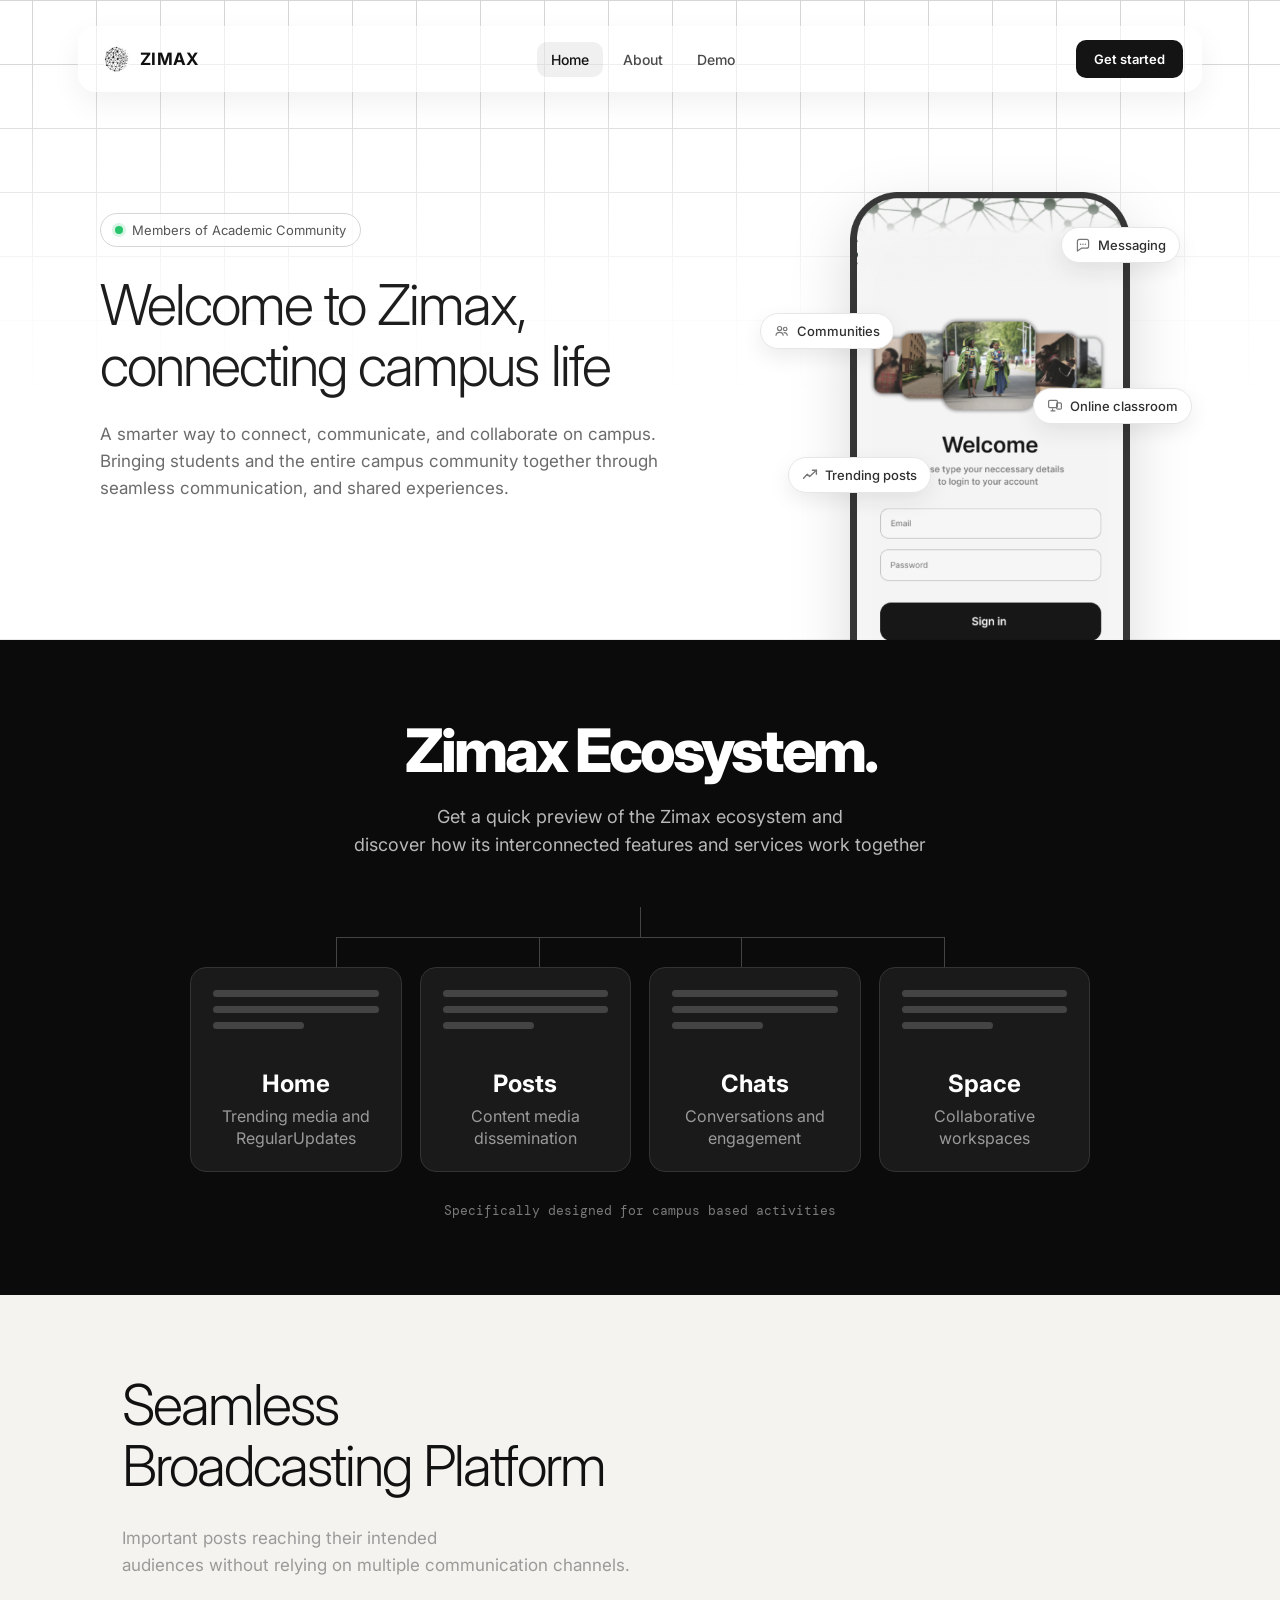
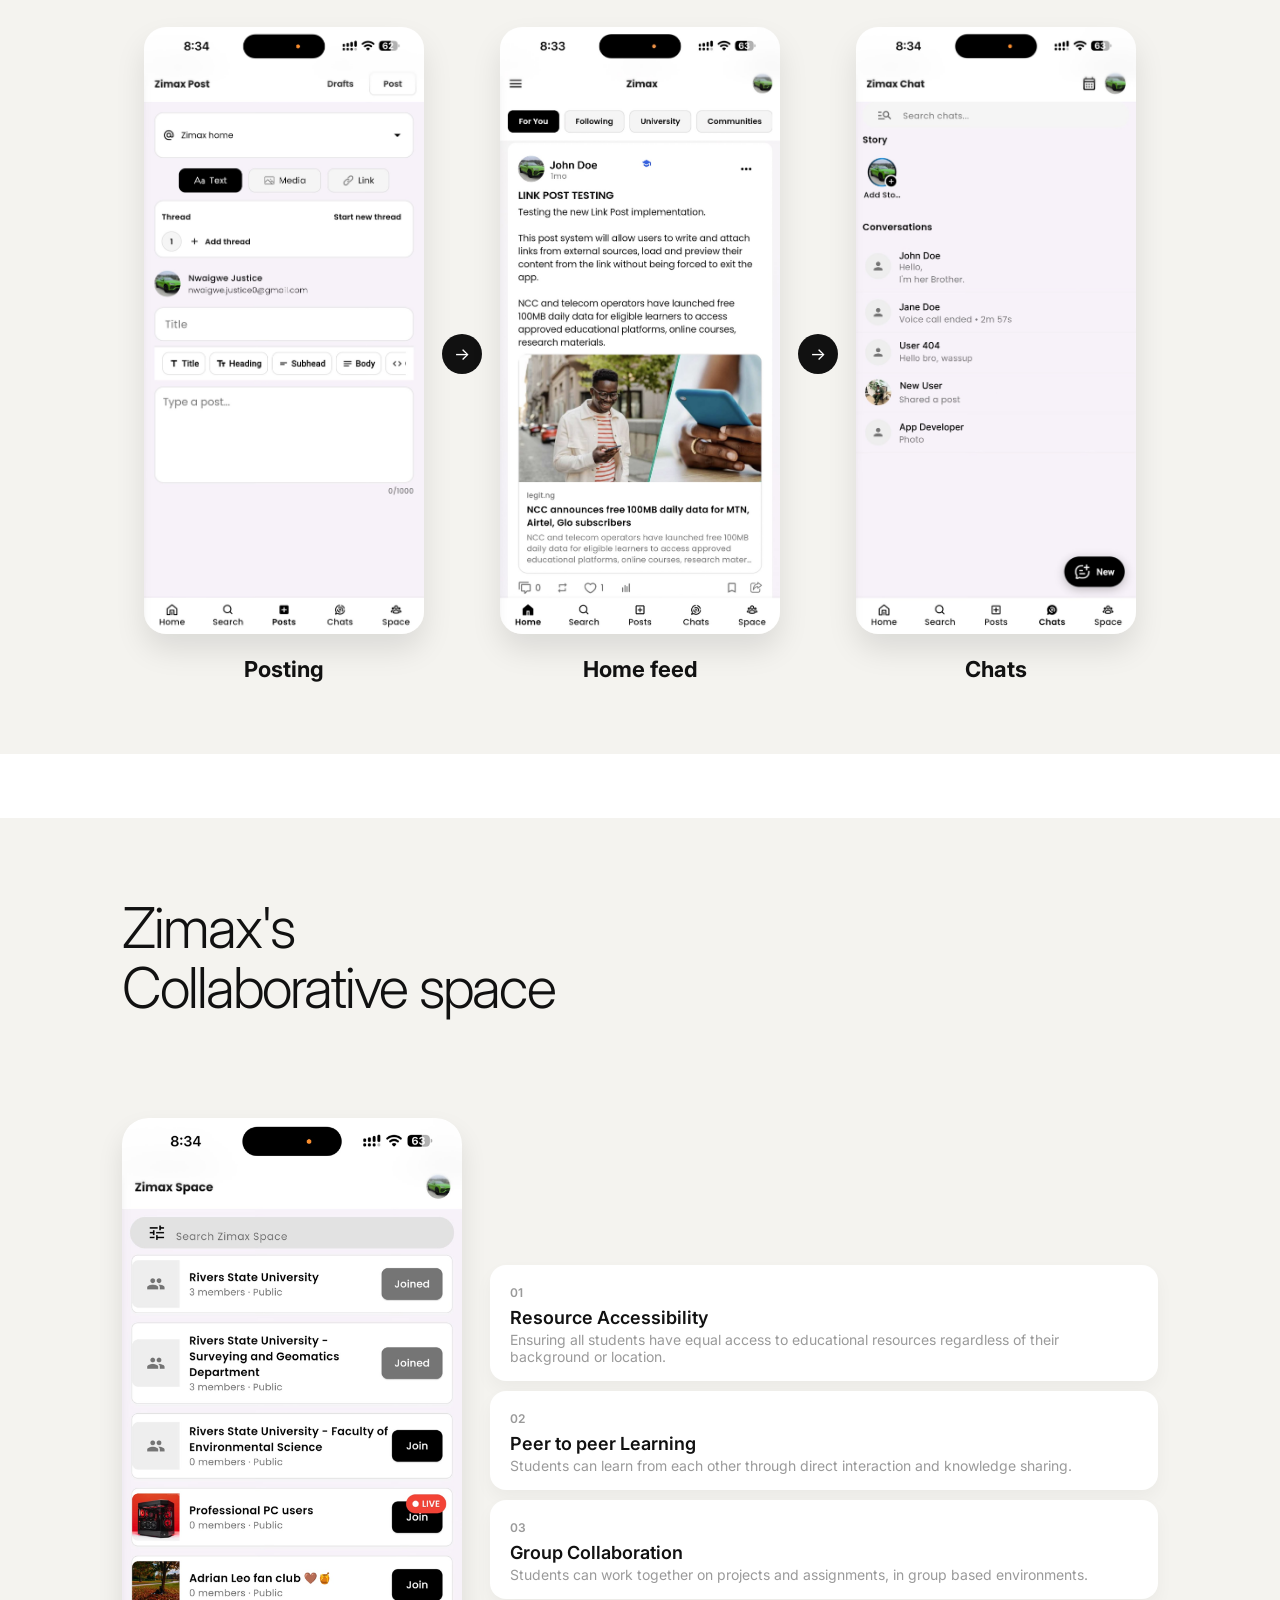
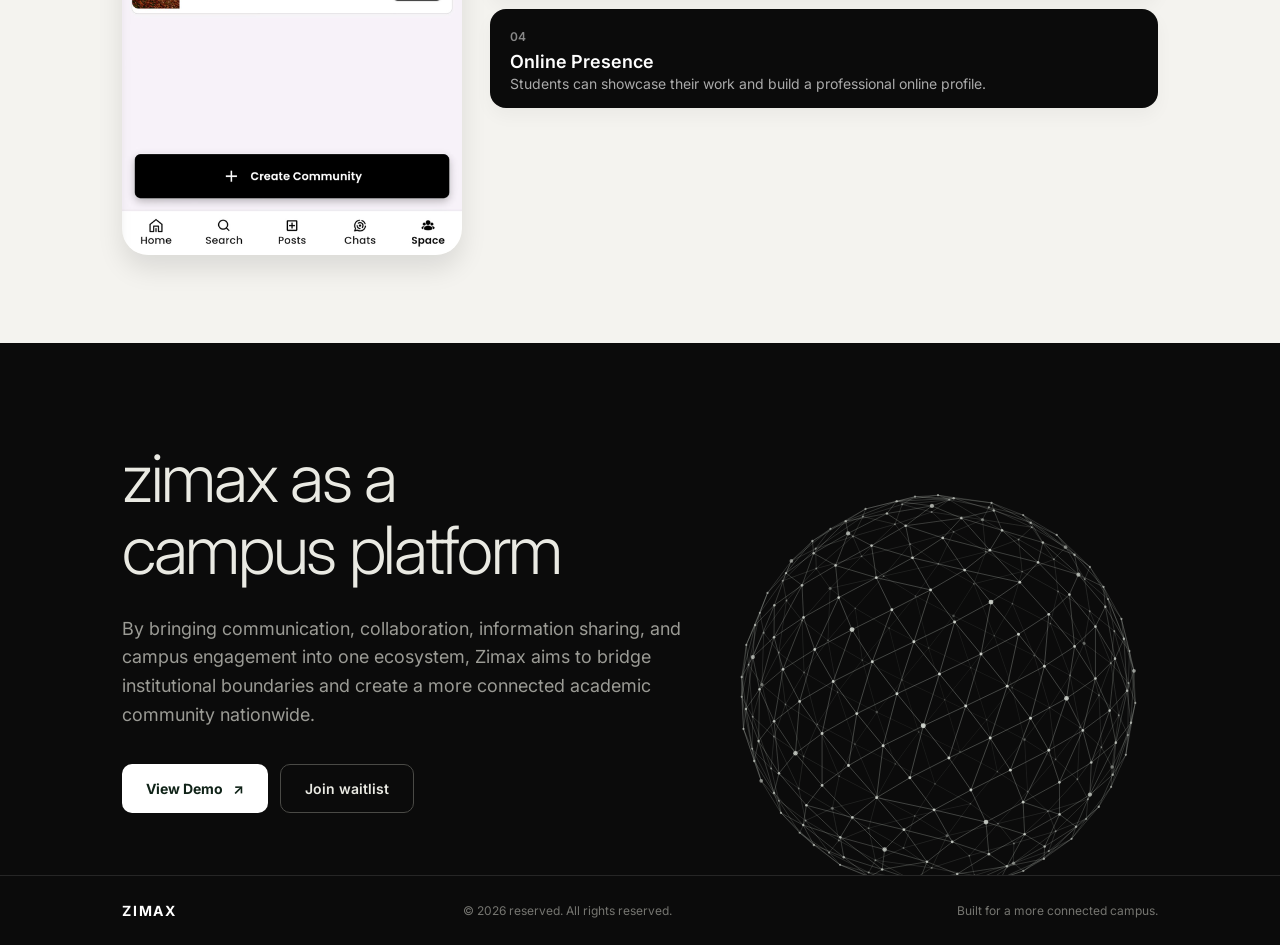
==== commit 4140e2e1: "updated templates" ====
--- a/index.html
+++ b/index.html
@@ -112,89 +112,22 @@
         </div>
 
         <div class="cards-row">
-          <div class="mock app-card card-from">
-            <div class="app-topbar">
-              <strong>Zimax Post</strong>
-              <div class="app-top-actions"><span>Drafts</span><span class="post-btn">Post</span></div>
-            </div>
-            <div class="app-body">
-              <div class="select-field"><span class="at">@</span> Zimax home <span class="chev">&#9662;</span></div>
-              <div class="type-tabs">
-                <span class="type-tab active">Aa Text</span>
-                <span class="type-tab">&#128247; Media</span>
-                <span class="type-tab">&#128279; Link</span>
-              </div>
-              <div class="thread-box">
-                <div class="thread-head"><strong>Thread</strong><strong>Start new thread</strong></div>
-                <div class="thread-row"><span class="thread-num">1</span><span class="add-thread"><b>+</b> Add thread</span></div>
-              </div>
-              <div class="author-row">
-                <span class="avatar avatar-os">JD</span>
-                <div><strong>John Doe</strong><span>johndoe22@gmail.com</span></div>
-              </div>
-              <div class="input-field">Title</div>
-              <div class="format-bar">
-                <span><b>T</b> Title</span><span><b>Tt</b> Heading</span><span>Subhead</span><span>Body</span><span>Code</span>
-              </div>
-              <div class="post-area">Type a post...</div>
-              <div class="char-count">0/1000</div>
-            </div>
+          <div class="mock template-card">
+            <img src="template1.jpg" alt="Zimax post composer screen">
             <p class="mock-caption dark">Posting</p>
           </div>
 
           <div class="connector-arrow" aria-hidden="true">&rarr;</div>
 
-          <div class="mock app-card card-to">
-            <div class="feed-tabs">
-              <span class="feed-tab active">For You</span>
-              <span class="feed-tab">Following</span>
-              <span class="feed-tab">University</span>
-              <span class="feed-tab">Communities</span>
-            </div>
-            <div class="feed-post">
-              <div class="post-head">
-                <span class="avatar avatar-nj">NJ</span>
-                <div class="post-author"><strong>Nwaigwe Justice &#127891;</strong><small>9mo</small></div>
-                <span class="dots">&#8942;</span>
-              </div>
-              <h3>Content Delivery speed updates</h3>
-              <p>Airtel 5G ODU Router is a joke right now, compared to starlinks</p>
-              <div class="post-media">
-                <div class="speed-card"><span>FAST</span><b>1.1 Mbps</b><small>Your internet speed is</small></div>
-              </div>
-              <div class="post-actions">
-                <span>&#128172; 0</span><span>&#8644;</span><span>&#9825;</span><span>&#9785;</span>
-                <span class="spacer">&#128278;</span><span>&#8599;</span>
-              </div>
-            </div>
+          <div class="mock template-card">
+            <img src="template2.png" alt="Zimax home feed screen">
             <p class="mock-caption dark">Home feed</p>
           </div>
 
           <div class="connector-arrow" aria-hidden="true">&rarr;</div>
 
-          <div class="mock app-card card-chat">
-            <div class="chat-header">
-              <strong>Zimax Chat</strong>
-              <div class="chat-header-actions"><span class="calendar-icon">&#128197;</span><span class="avatar"></span></div>
-            </div>
-            <div class="chat-body">
-              <div class="chat-search"><span class="filter-icon">&#9776;</span> Search chats...</div>
-              <div class="chat-section-label">Story</div>
-              <div class="chat-story"><span class="story-avatar"></span><span>Add Sto...</span></div>
-              <div class="chat-section-label">Conversations</div>
-              <div class="chat-list">
-                <div class="chat-row"><span class="chat-avatar ca-1"></span><div><strong>Bernadine</strong><span>No messages</span></div></div>
-                <div class="chat-row"><span class="chat-avatar ca-2"></span><div><strong>Nwaigwe Precious Ngozika</strong><span>yo wassup</span></div></div>
-                <div class="chat-row"><span class="chat-avatar ca-3"></span><div><strong>Neor X Pro</strong><span>how far bro</span></div></div>
-                <div class="chat-row"><span class="chat-avatar ca-4"></span><div><strong>Frederick Wayne</strong><span>try again let's see</span></div></div>
-                <div class="chat-row"><span class="chat-avatar ca-5"></span><div><strong>hehdhdh</strong><span>yeah animations would be the last thing I'll do in the ...</span></div></div>
-                <div class="chat-row"><span class="chat-avatar ca-6"></span><div><strong>Leo</strong><span>yoooo... why tf did you type that much text in the home...</span></div></div>
-                <div class="chat-row"><span class="chat-avatar ca-7"></span><div><strong>obi chidubem Francis</strong><span>I haven't added notifications sha</span></div></div>
-                <div class="chat-row"><span class="chat-avatar ca-8"></span><div><strong>Alaoma</strong><span>again</span></div></div>
-                <div class="chat-row"><span class="chat-avatar ca-9"></span><div><strong>Cyril</strong><span>hello bro</span></div></div>
-              </div>
-              <div class="chat-new"><span>&#128172;+</span> New</div>
-            </div>
+          <div class="mock template-card">
+            <img src="template3.png" alt="Zimax chat screen">
             <p class="mock-caption dark">Chats</p>
           </div>
         </div>
@@ -210,41 +143,7 @@
 
         <div class="goal-grid">
           <div class="goal-phone space-phone">
-            <div class="space-header">
-              <strong>Zimax Space</strong>
-              <span class="space-avatar"></span>
-            </div>
-            <div class="space-body">
-              <div class="space-search"><span class="filter-icon">&#9776;</span> Search Zimax Space</div>
-              <div class="space-list">
-                <div class="space-item">
-                  <span class="space-icon">
-                    <svg viewBox="0 0 24 24" aria-hidden="true"><circle cx="9" cy="8" r="3" fill="currentColor"/><path d="M3 19c0-3 2.7-5 6-5s6 2 6 5" fill="currentColor"/><circle cx="17.5" cy="8.5" r="2.4" fill="currentColor"/><path d="M16 14c3 0 5 2 5 5" fill="currentColor"/></svg>
-                  </span>
-                  <div class="space-info"><strong>Rivers State University</strong><span>0 members &middot; Public</span></div>
-                  <span class="join-btn">Join</span>
-                </div>
-                <div class="space-item">
-                  <span class="space-icon">
-                    <svg viewBox="0 0 24 24" aria-hidden="true"><circle cx="9" cy="8" r="3" fill="currentColor"/><path d="M3 19c0-3 2.7-5 6-5s6 2 6 5" fill="currentColor"/><circle cx="17.5" cy="8.5" r="2.4" fill="currentColor"/><path d="M16 14c3 0 5 2 5 5" fill="currentColor"/></svg>
-                  </span>
-                  <div class="space-info"><strong>Rivers State University &ndash; Faculty of Environmental Science</strong><span>0 members &middot; Public</span></div>
-                  <span class="join-btn">Join</span>
-                </div>
-                <div class="space-item">
-                  <span class="space-icon">
-                    <svg viewBox="0 0 24 24" aria-hidden="true"><circle cx="9" cy="8" r="3" fill="currentColor"/><path d="M3 19c0-3 2.7-5 6-5s6 2 6 5" fill="currentColor"/><circle cx="17.5" cy="8.5" r="2.4" fill="currentColor"/><path d="M16 14c3 0 5 2 5 5" fill="currentColor"/></svg>
-                  </span>
-                  <div class="space-info"><strong>Rivers State University &ndash; Surveying and Geomatics Department</strong><span>0 members &middot; Public</span></div>
-                  <span class="join-btn">Join</span>
-                </div>
-                <div class="space-item">
-                  <img class="space-icon space-logo" src="zimax_logo.png" alt="">
-                  <div class="space-info"><strong>zimax Collaborators</strong><span>1 members &middot; Private</span></div>
-                  <span class="join-btn joined">Joined<i class="live">LIVE</i></span>
-                </div>
-              </div>
-            </div>
+            <img src="template4.png" alt="Zimax Space communities screen">
           </div>
 
           <div class="goal-cards">
--- a/styles.css
+++ b/styles.css
@@ -257,8 +257,16 @@
   gap: 18px;
   margin-top: 48px;
 }
-.cards-row .mock { flex: 0 0 300px; }
+.cards-row .mock { flex: 0 0 280px; }
 .mock { flex: 1; min-width: 0; display: flex; flex-direction: column; }
+.template-card { width: 280px; }
+.template-card img {
+  width: 100%;
+  height: auto;
+  border-radius: 22px;
+  box-shadow: 0 16px 30px rgba(0, 0, 0, .10);
+}
+.template-card .mock-caption { text-align: center; }
 
 .app-card {
   width: 300px;
@@ -587,13 +595,14 @@
 }
 
 .space-phone {
-  background: #f8f6fc;
+  background: transparent;
   border-radius: 26px;
   padding: 0;
   gap: 0;
-  height: 540px;
+  height: auto;
   overflow: hidden;
 }
+.space-phone img { width: 100%; height: auto; border-radius: 26px; }
 .space-header {
   background: #fff;
   padding: 15px 16px;
@@ -729,8 +738,9 @@
 
   .container { padding: 0 24px; }
   .hero {
-    min-height: 680px;
-    padding: 140px 0 130px;
+    display: block;
+    min-height: 0;
+    padding: 132px 0 56px;
     background-position: center top;
     background-image:
       linear-gradient(to bottom,
@@ -745,7 +755,17 @@
   .hero-inner { padding: 0 24px; }
   .hero-title { font-size: clamp(36px, 9vw, 48px); }
   .hero-subtitle { font-size: 16px; }
-  .hero-visual { right: 50%; transform: translateX(50%); bottom: -110px; width: 190px; }
+  .hero-visual {
+    position: relative;
+    left: 0;
+    right: 0;
+    bottom: auto;
+    transform: none;
+    width: 180px;
+    margin: 64px auto 0;
+    display: flex;
+    justify-content: center;
+  }
   .float-tag { font-size: 10px; padding: 6px 9px; gap: 5px; }
   .float-tag svg { width: 12px; height: 12px; }
   .tag-messaging   { top: 4%;   right: -12%; }
@@ -754,18 +774,81 @@
   .tag-trending    { top: 40%;  left: -18%; }
 
   .entry-points, .two-up, .one-goal { padding: 56px 0 60px; }
-  .light-lead { font-size: 16px; }
-  .tree { margin-top: 36px; }
-  .tree-node { font-size: 22px; padding: 18px 44px; }
-  .tree-card { padding: 18px; }
-  .tree-card h3 { font-size: 20px; margin-top: 30px; }
-  .tree-card p { font-size: 14px; }
+  .entry-points { text-align: left; }
+  .light-lead { font-size: 16px; margin-left: 0; margin-right: 0; }
+  .tree { margin-top: 32px; max-width: 340px; text-align: left; position: relative; }
+  .tree::before, .tree::after { display: none; }
+  .tree-node { font-size: 20px; padding: 14px 32px; }
+  .tree-branches { display: none; }
+  .tree-children {
+    display: flex;
+    flex-direction: column;
+    gap: 12px;
+    margin: 0 0 0 20px;
+    position: relative;
+  }
+  .tree-children::before {
+    content: "";
+    position: absolute;
+    left: -13px;
+    top: 0;
+    bottom: 28px;
+    width: 1px;
+    background: #3d3d3d;
+  }
+  .tree-card { position: relative; padding: 14px 16px; }
+  .tree-card::before {
+    content: "";
+    position: absolute;
+    left: -13px;
+    top: 26px;
+    width: 13px;
+    height: 1px;
+    background: #3d3d3d;
+  }
+  .tree-card::after {
+    content: "";
+    position: absolute;
+    left: -15px;
+    top: 23px;
+    width: 5px;
+    height: 5px;
+    border-radius: 50%;
+    background: #6a6a6a;
+  }
+  .skeleton-lines i { height: 6px; margin-bottom: 7px; }
+  .tree-card h3 { font-size: 18px; margin-top: 16px; }
+  .tree-card p { font-size: 13px; }
   .lead-muted, .lead-dark, .goal-lead { font-size: 16px; }
   .goal-title { font-size: clamp(36px, 9vw, 48px); }
 
-  .cards-row { flex-direction: column; align-items: center; gap: 18px; margin-top: 40px; }
-  .cards-row .mock { flex: 0 1 300px; width: 100%; }
-  .connector-arrow { transform: rotate(90deg); }
+  .two-up { overflow: hidden; }
+  .cards-row {
+    flex-direction: row;
+    justify-content: flex-start;
+    align-items: stretch;
+    gap: 12px;
+    margin: 32px -24px 0;
+    padding: 4px 24px 18px;
+    overflow-x: auto;
+    overscroll-behavior-x: contain;
+    scroll-snap-type: x mandatory;
+    scroll-behavior: smooth;
+    scrollbar-width: none;
+    -webkit-overflow-scrolling: touch;
+  }
+  .cards-row::-webkit-scrollbar { display: none; }
+  .cards-row .mock { flex: 0 0 260px; width: 260px; scroll-snap-align: start; }
+  .connector-arrow {
+    display: grid;
+    place-items: center;
+    flex: 0 0 36px;
+    width: 36px; height: 36px;
+    padding: 0;
+    font-size: 18px;
+    transform: none;
+  }
+  .connector-arrow::after { content: none; }
   .bridge { height: 40px; }
 
   .goal-grid { grid-template-columns: 1fr; justify-items: center; }
@@ -846,7 +929,17 @@
 @media (max-width: 680px) {
   .cta-section { padding: 60px 0 32px; }
   .cta-text { font-size: 16px; }
-  .cta-visual { right: -90px; top: 70px; width: 250px; height: 250px; opacity: .45; }
+  .cta-visual {
+    position: relative;
+    right: auto;
+    top: auto;
+    width: 240px;
+    height: 240px;
+    margin: 36px auto 0;
+    opacity: 1;
+  }
+  #particle-sphere { animation: globeSpin 40s linear infinite; }
+  @keyframes globeSpin { to { transform: rotate(360deg); } }
   .cta-bottom { justify-content: space-between; gap: 10px; }
   .cta-hint { font-size: 10px; max-width: 110px; }
   .btn-green, .btn-ghost, .btn-whatsapp { padding: 12px 18px; font-size: 13px; }
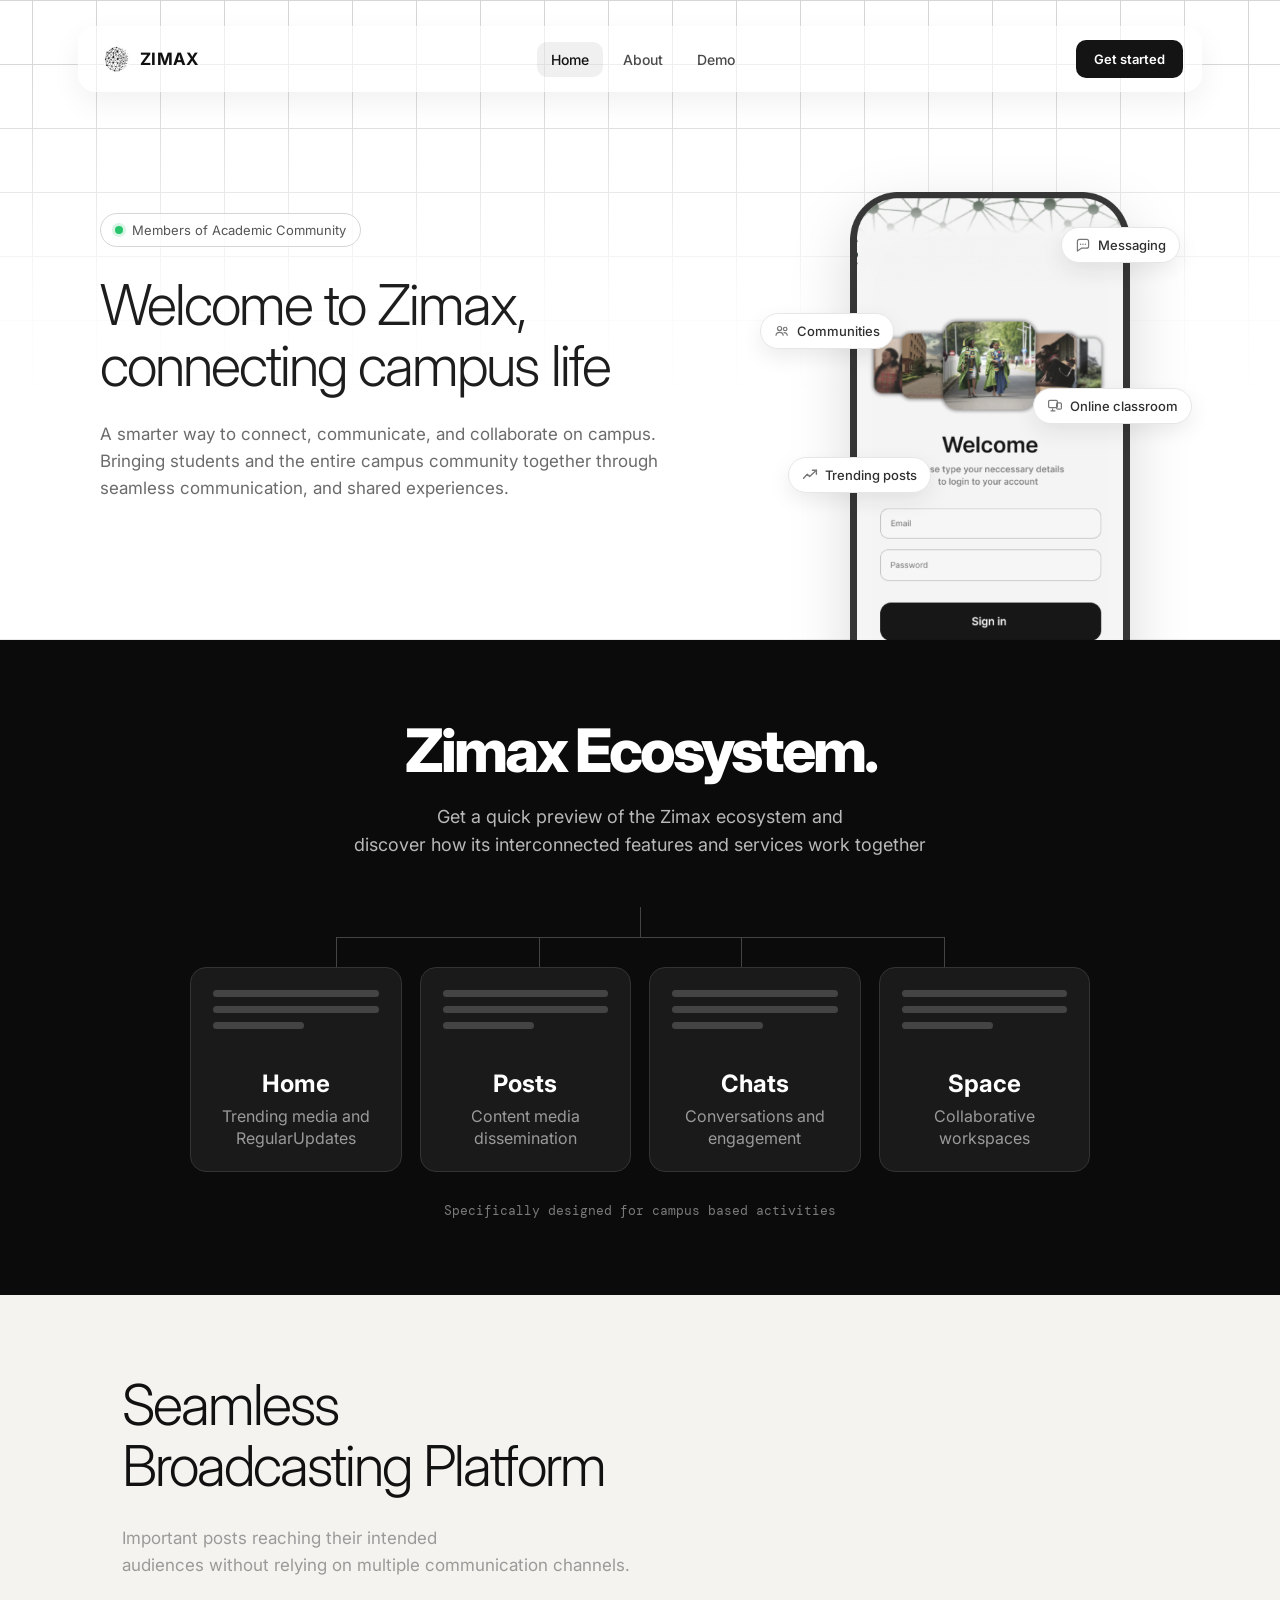
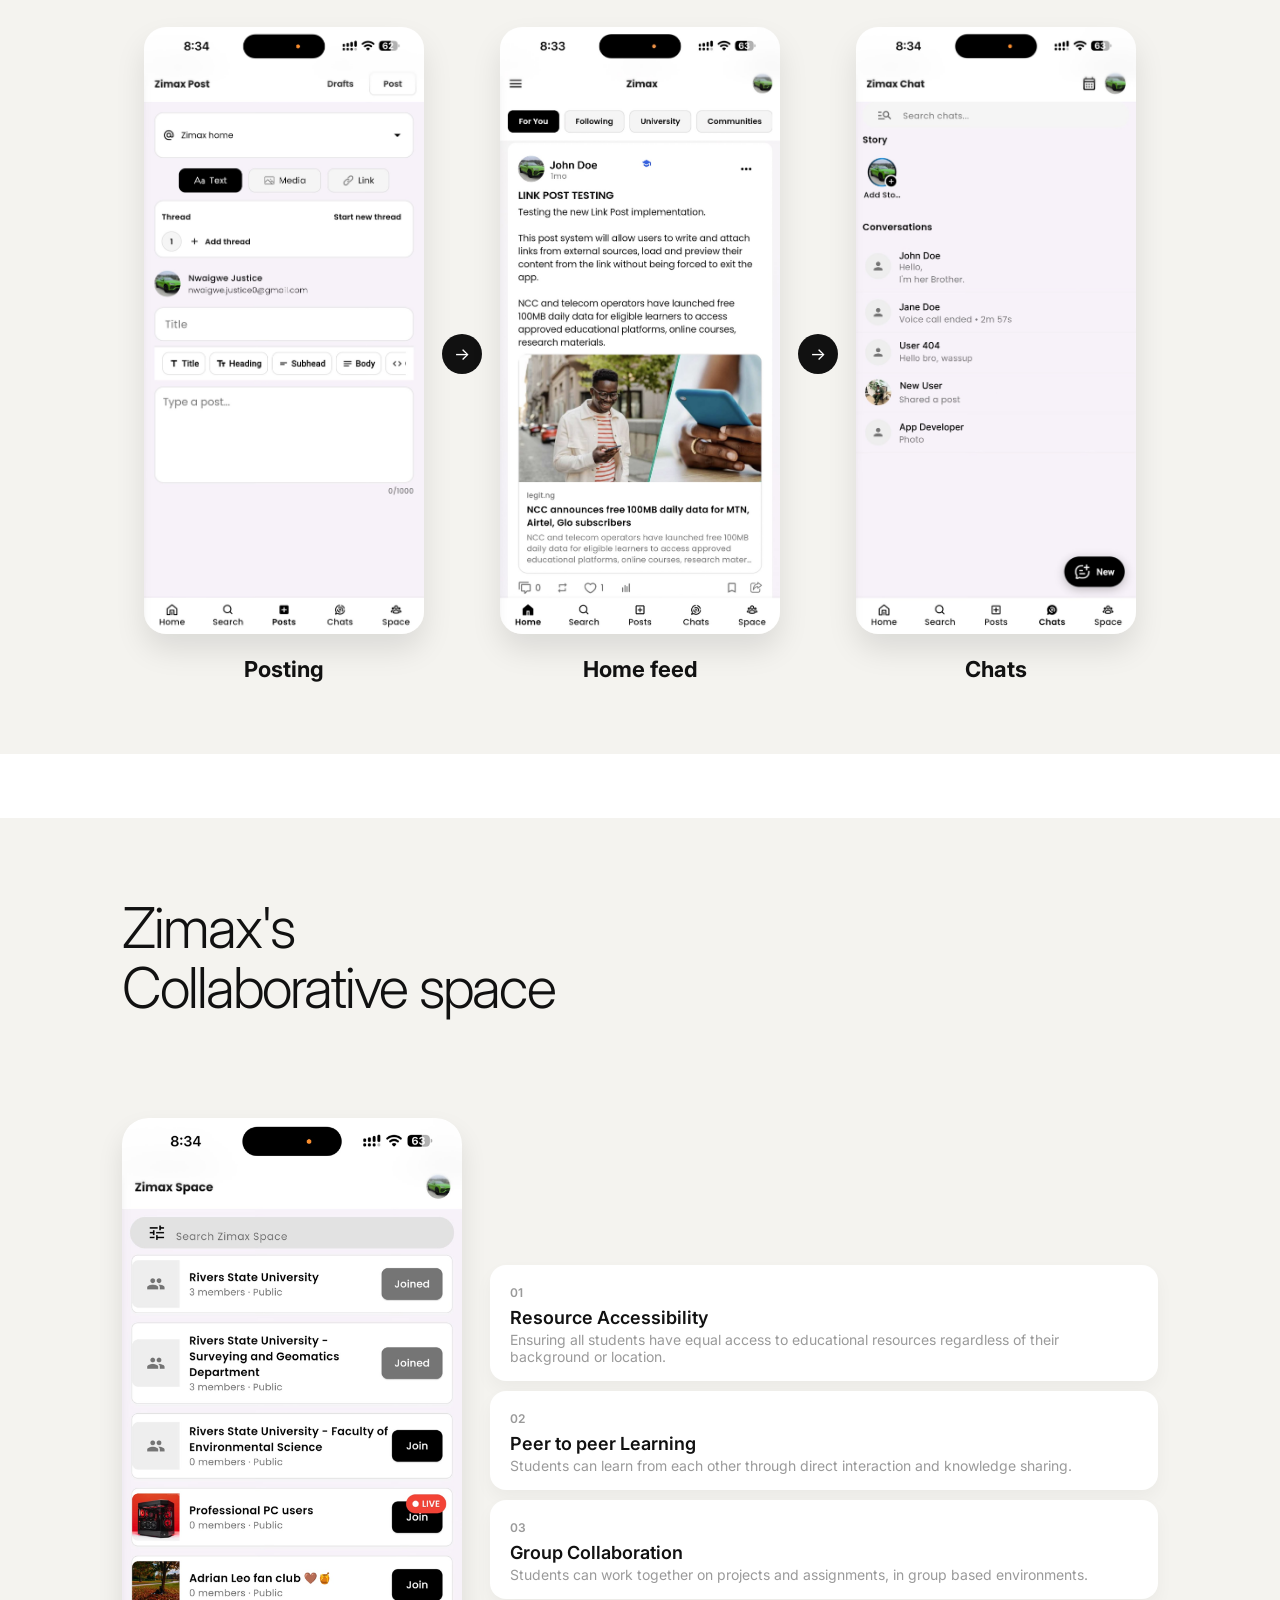
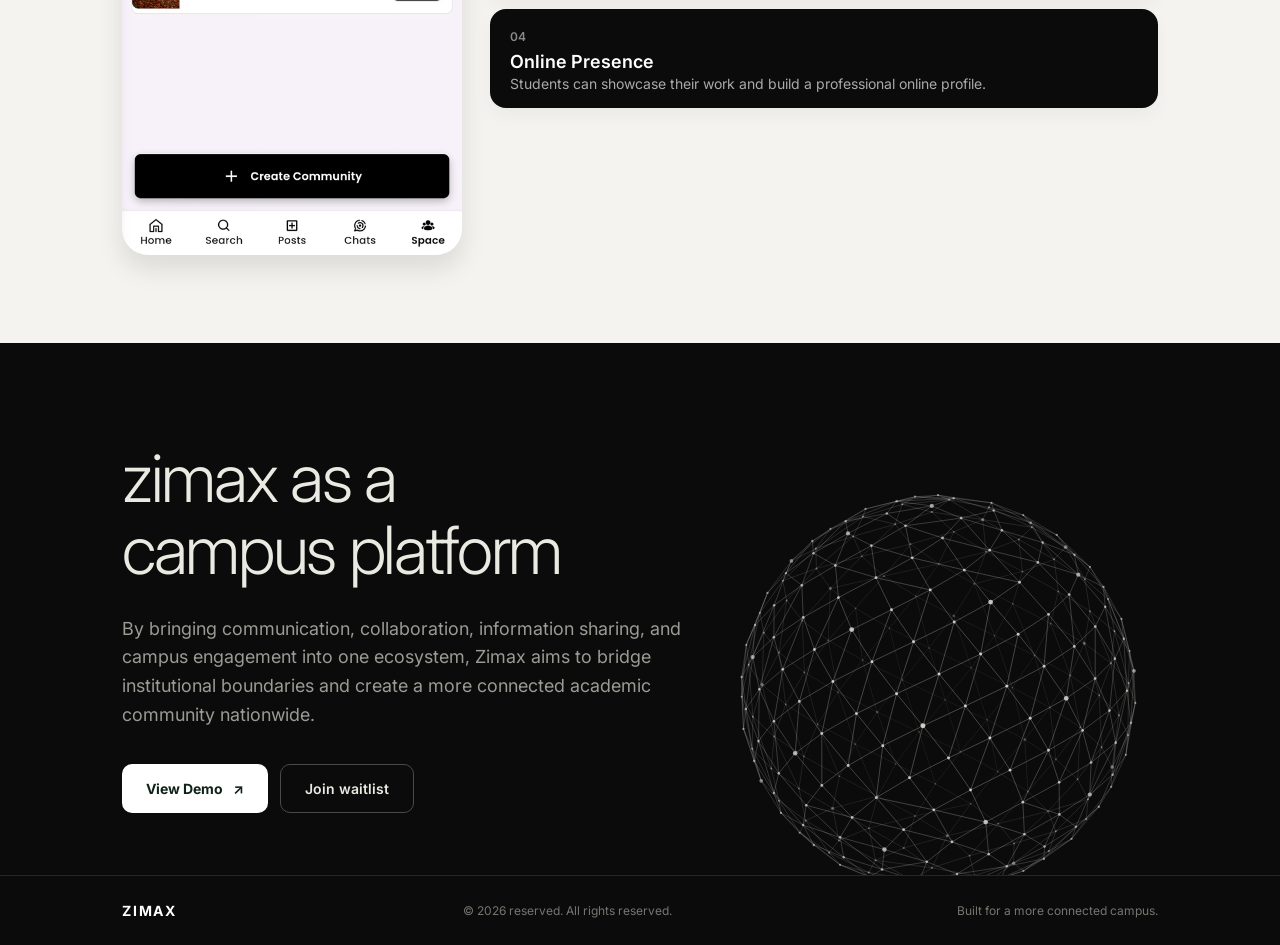
==== commit b288dea6: "about and demo page" ====
--- a/index.html
+++ b/index.html
@@ -24,11 +24,11 @@
 
       <ul class="nav-links">
         <li><a href="#top" class="active">Home</a></li>
-        <li><a href="#about">About</a></li>
-        <li><a href="#entry">Demo</a></li>
+        <li><a href="about.html">About</a></li>
+        <li><a href="demo.html">Demo</a></li>
       </ul>
 
-      <a href="#contact" class="btn btn-pill btn-cta">Get started</a>
+      <a href="https://zimax.app" class="btn btn-pill btn-cta">Get started</a>
     </nav>
   </header>
 
@@ -179,7 +179,7 @@
             <h2 class="cta-title">zimax as a </br>campus platform</h2>
             <p class="cta-text">By bringing communication, collaboration, information sharing, and campus engagement into one ecosystem, Zimax aims to bridge institutional boundaries and create a more connected academic community nationwide.</p>
             <div class="cta-actions">
-              <a href="#contact" class="btn btn-green">View Demo <span aria-hidden="true">&nearr;</span></a>
+              <a href="demo.html" class="btn btn-green">View Demo <span aria-hidden="true">&nearr;</span></a>
               <a href="#entry" class="btn btn-ghost">Join waitlist</a>
             </div>
           </div>
